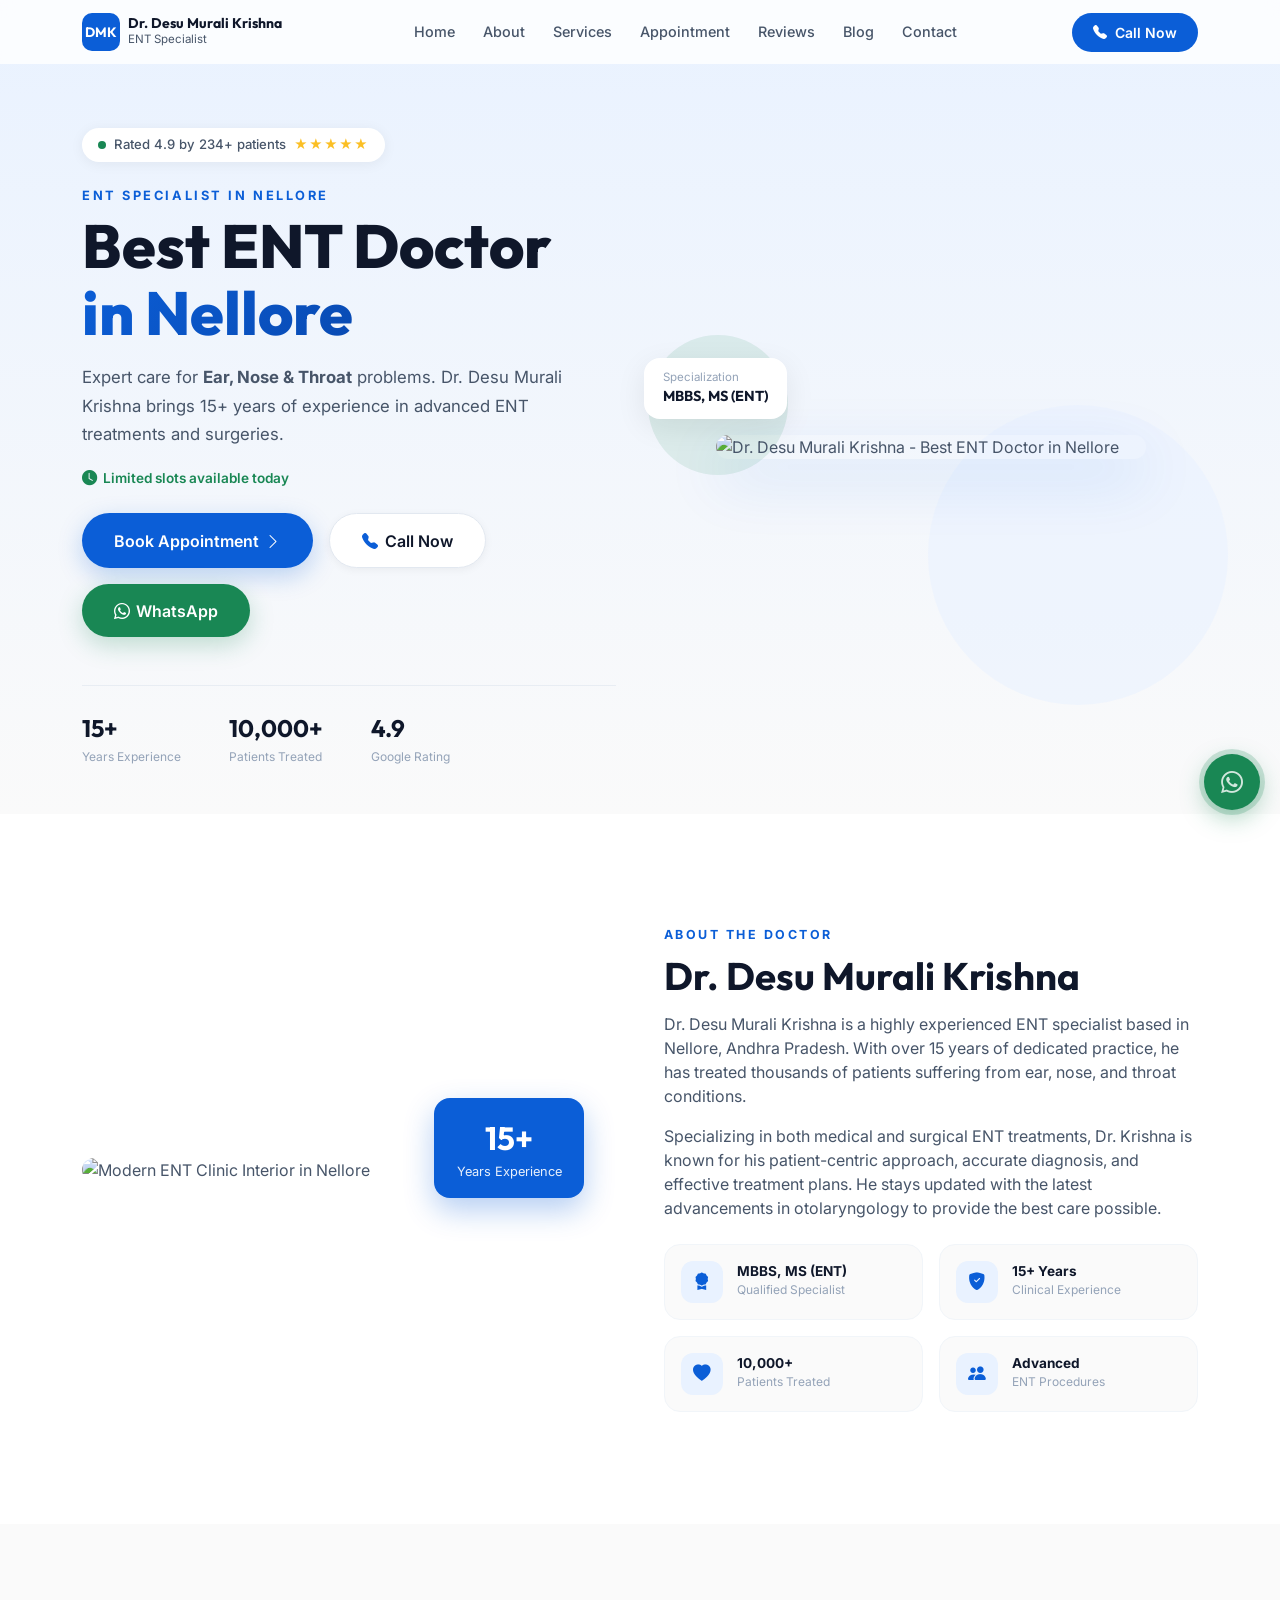
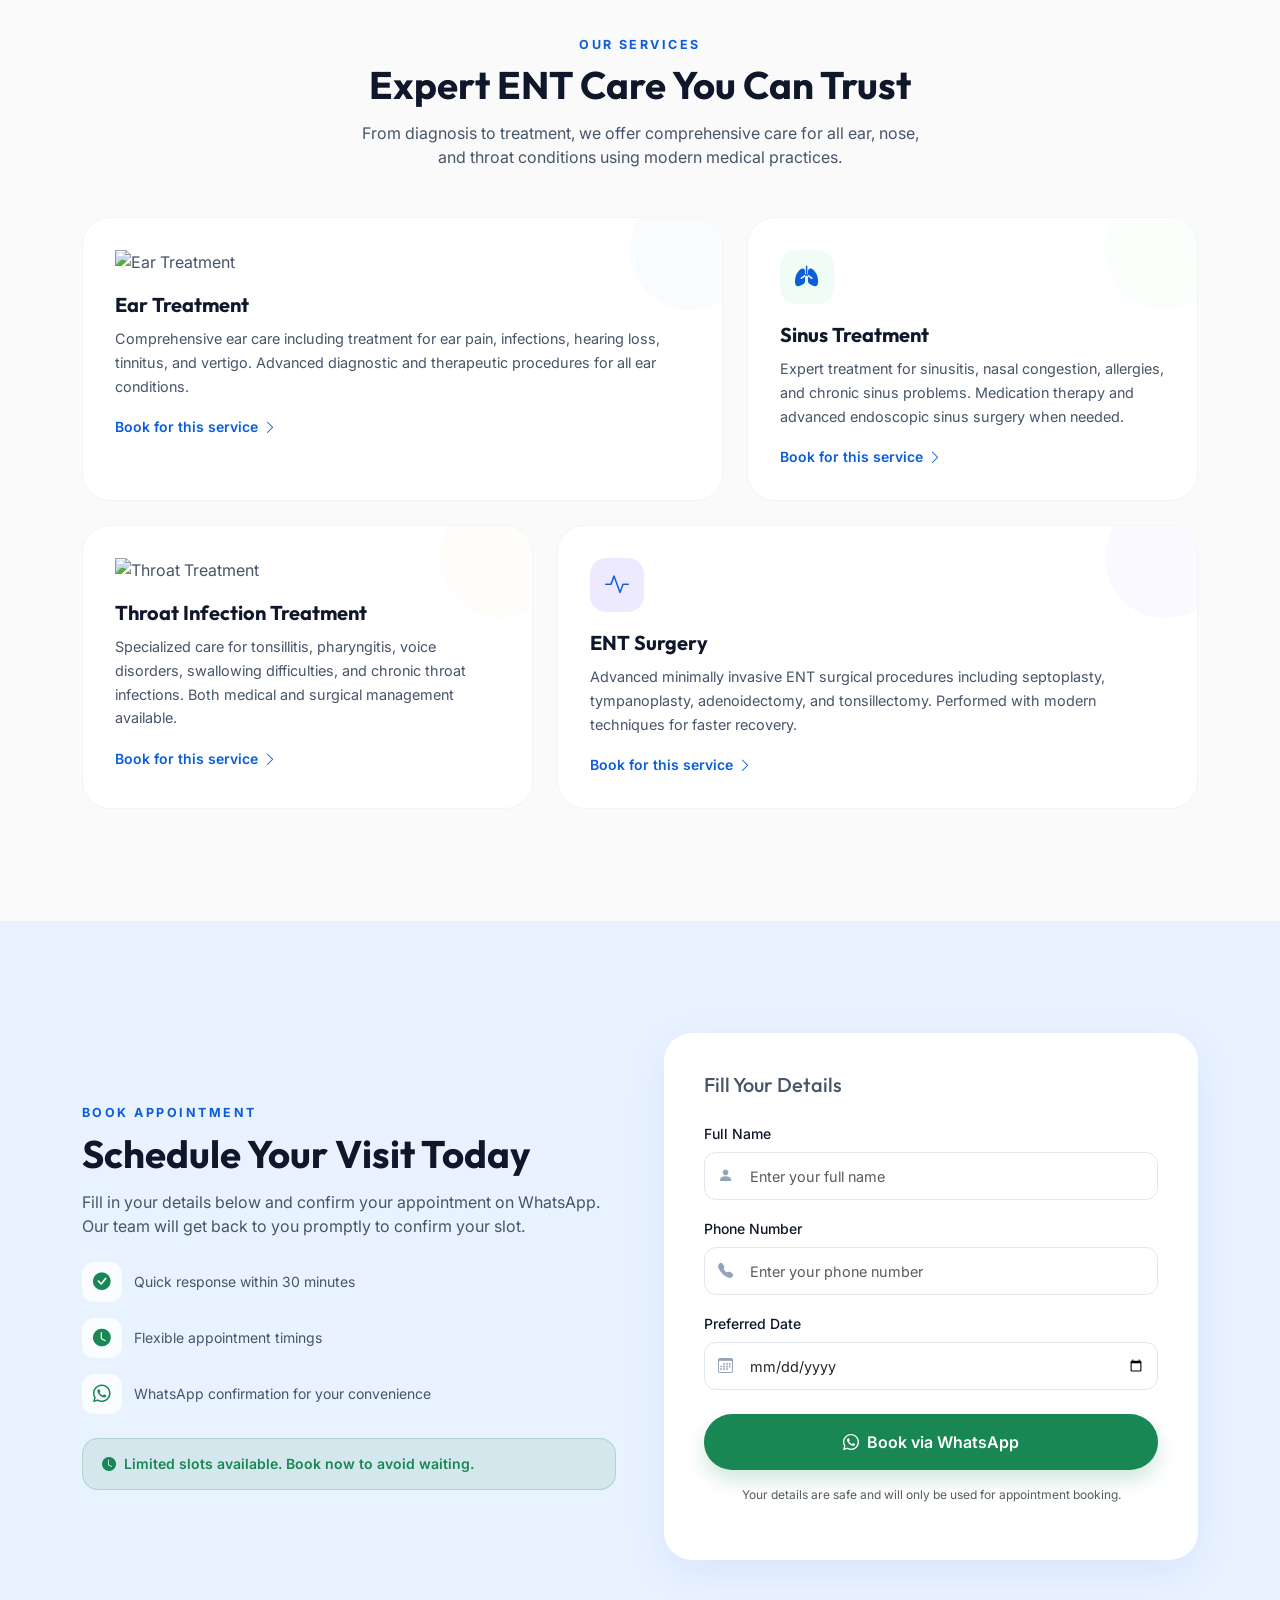
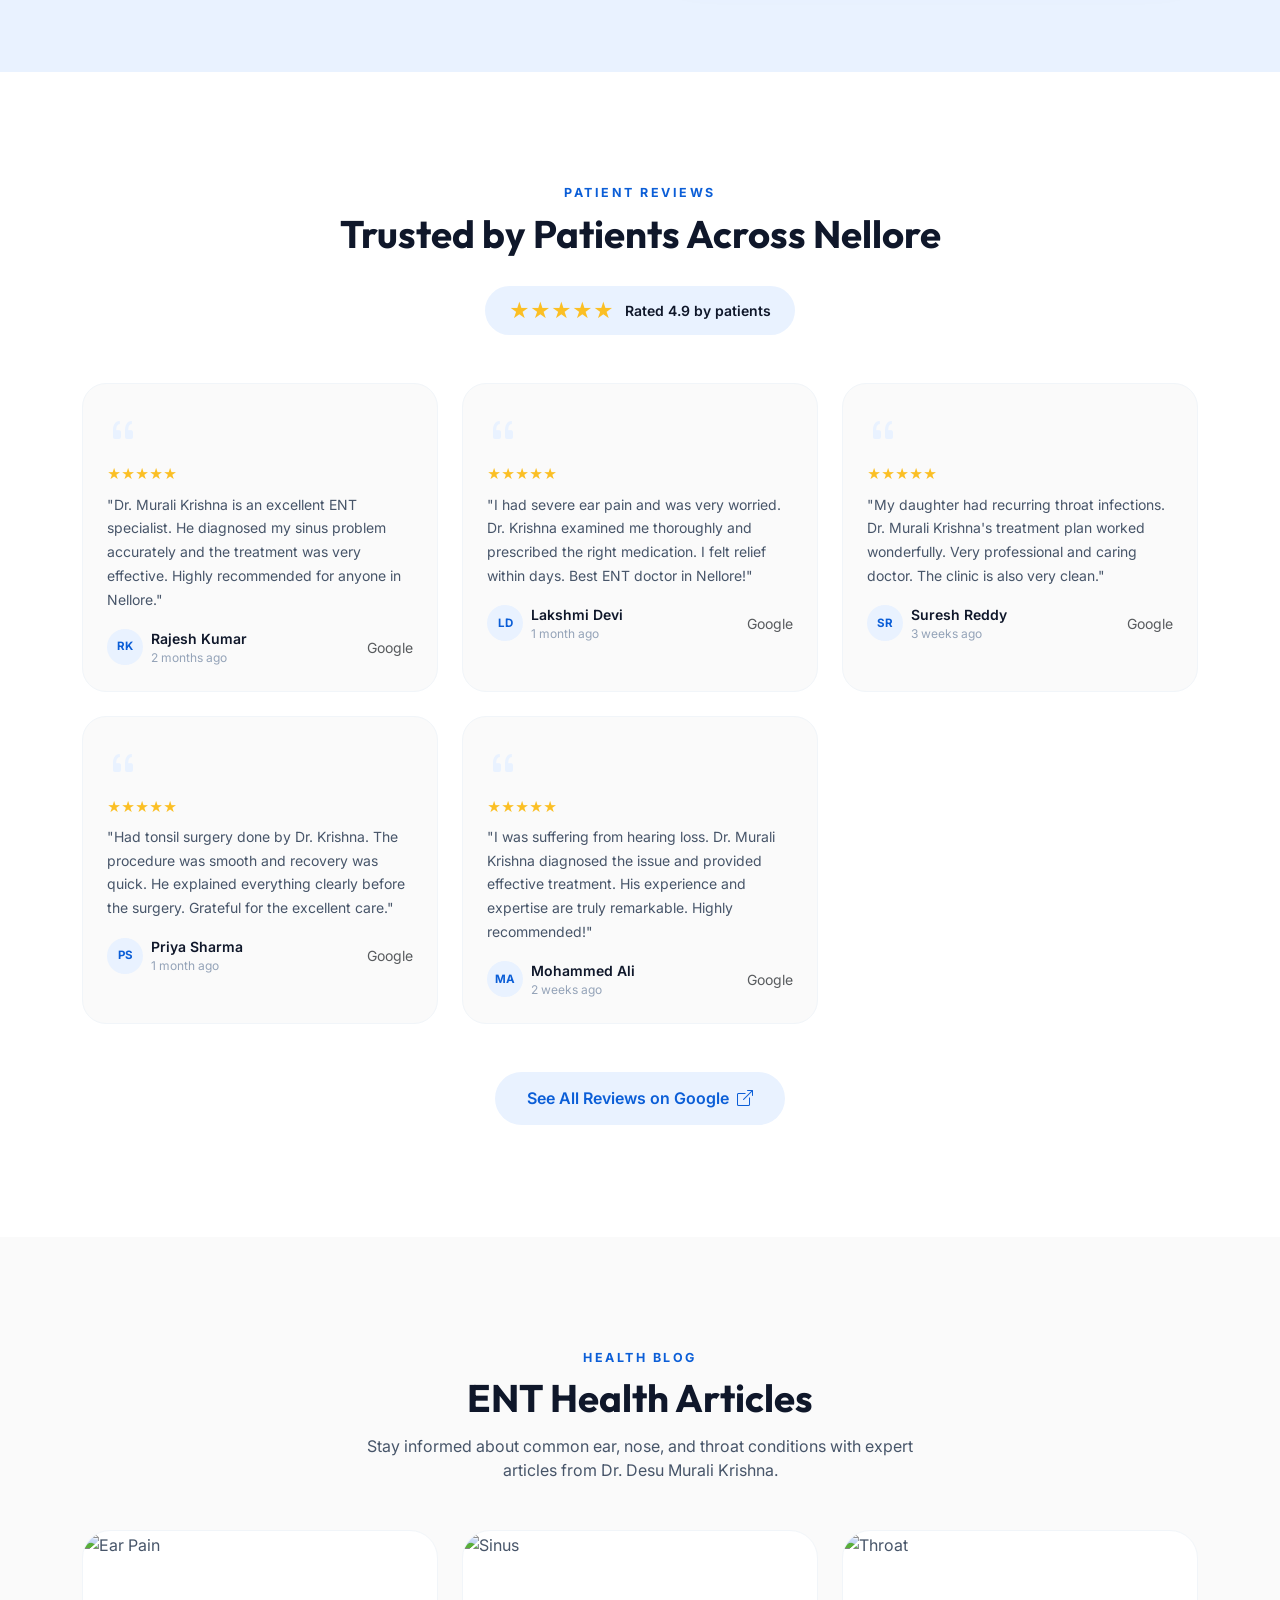
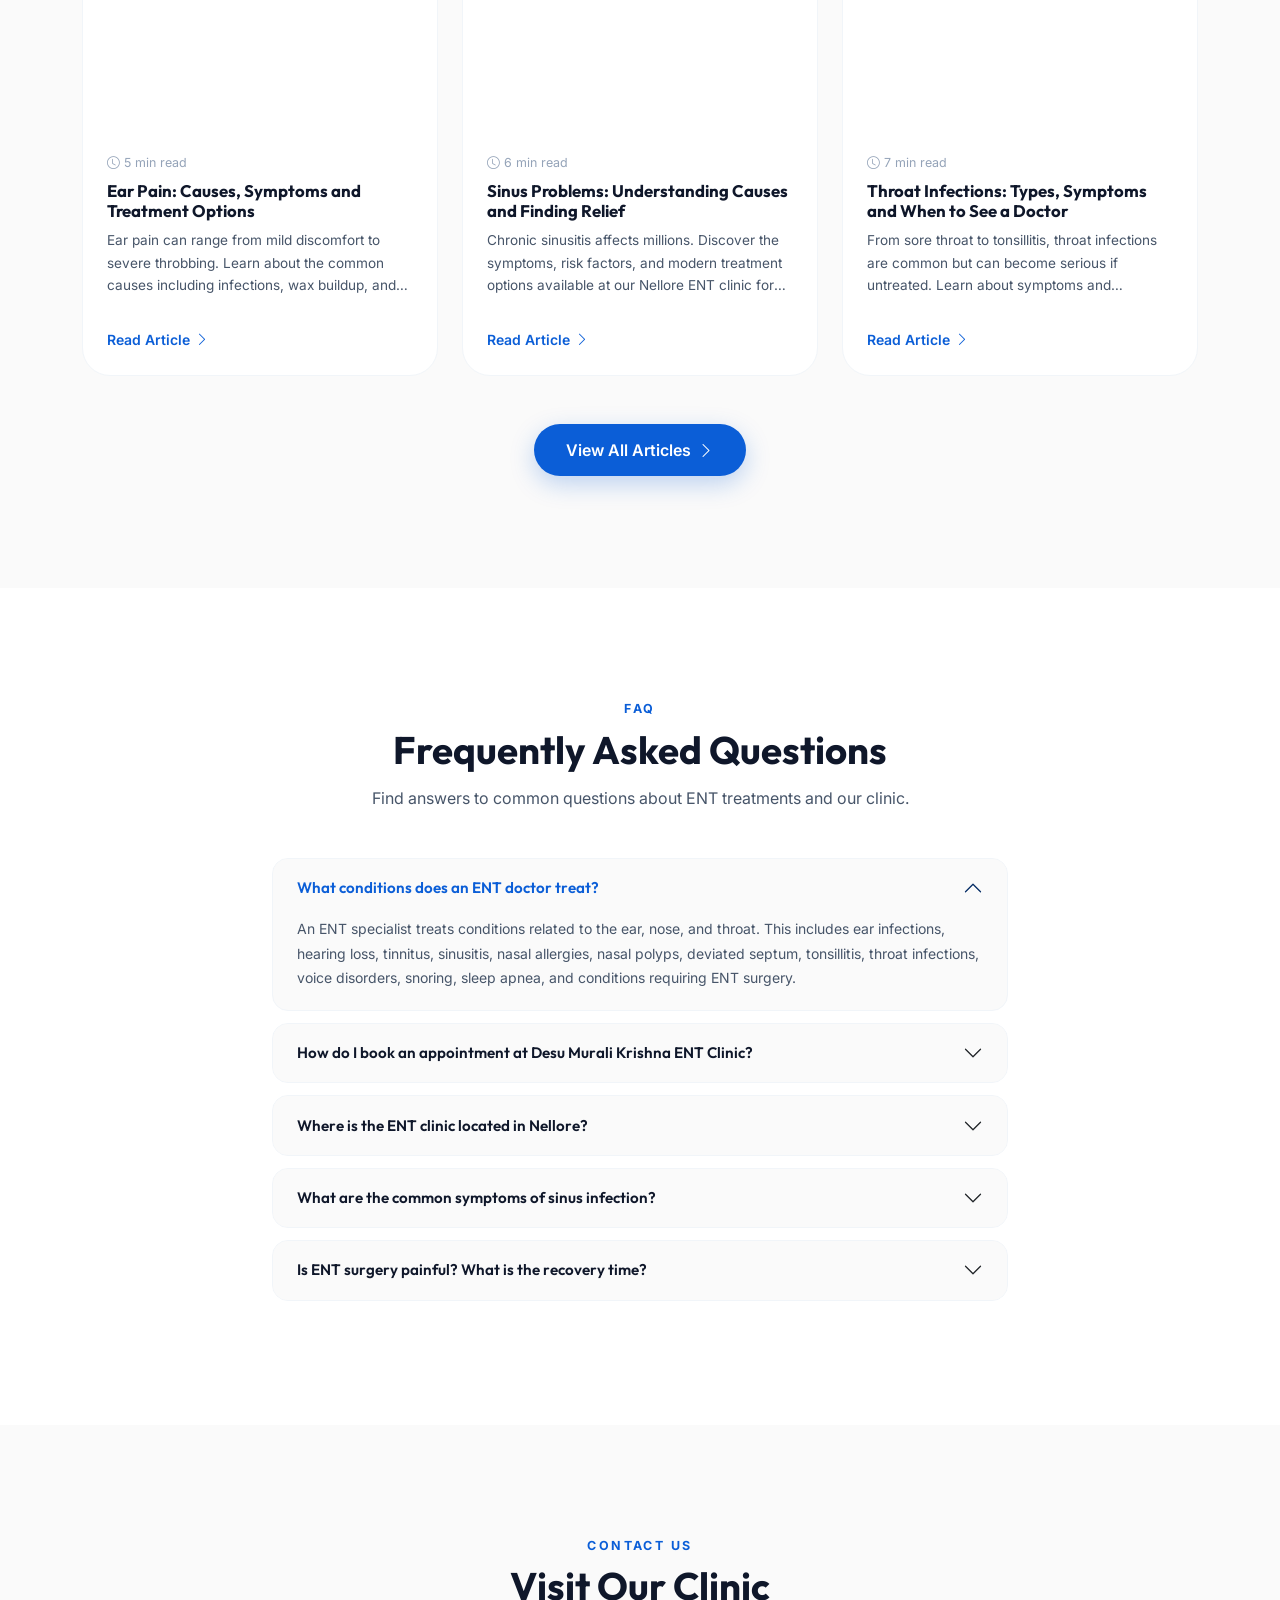
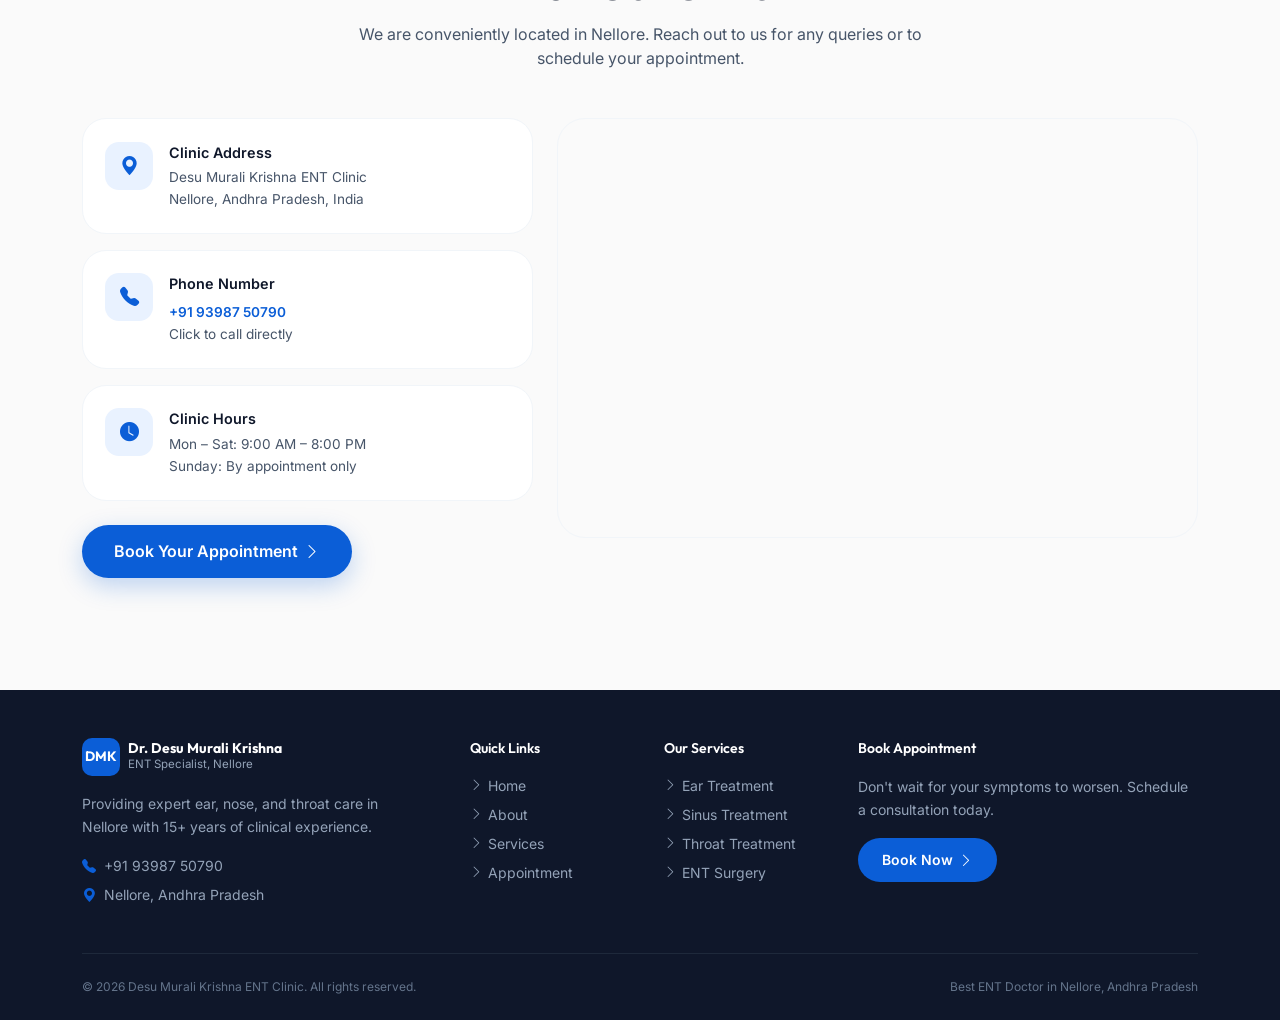
==== index.html @ d680128b "Add files via upload" ====
<!DOCTYPE html>
<html lang="en">
<head>
  <meta charset="UTF-8" />
  <meta name="viewport" content="width=device-width, initial-scale=1.0" />
  <title>Dr. Desu Murali Krishna — Best ENT Doctor in Nellore</title>
  <meta name="description" content="Expert ENT care for Ear, Nose & Throat problems. Dr. Desu Murali Krishna, 15+ years experience. Book appointment in Nellore.">

  <!-- Bootstrap 5 -->
  <link rel="stylesheet" href="https://cdn.jsdelivr.net/npm/bootstrap@5.3.3/dist/css/bootstrap.min.css">
  <!-- Bootstrap Icons -->
  <link rel="stylesheet" href="https://cdn.jsdelivr.net/npm/bootstrap-icons@1.11.3/font/bootstrap-icons.min.css">
  <!-- Google Fonts -->
  <link rel="preconnect" href="https://fonts.googleapis.com">
  <link href="https://fonts.googleapis.com/css2?family=Outfit:wght@400;500;600;700;800&family=Inter:wght@400;500;600&display=swap" rel="stylesheet">
  <!-- Custom CSS -->
  <link rel="stylesheet" href="style.css">
</head>
<body>

<!-- ===================== NAVBAR ===================== -->
<nav id="mainNav" class="navbar navbar-expand-lg fixed-top">
  <div class="container-xl">
    <!-- Logo -->
    <a class="navbar-brand d-flex align-items-center gap-2" href="#home">
      <div class="logo-box">DMK</div>
      <div class="d-none d-sm-block">
        <div style="font-family:'Outfit',sans-serif;font-size:.875rem;font-weight:700;color:#0F172A;line-height:1.1">Dr. Desu Murali Krishna</div>
        <div style="font-size:.72rem;color:#475569">ENT Specialist</div>
      </div>
    </a>

    <!-- Toggle -->
    <button class="navbar-toggler border-0" type="button" data-bs-toggle="collapse" data-bs-target="#navMenu">
      <span class="navbar-toggler-icon"></span>
    </button>

    <!-- Links -->
    <div class="collapse navbar-collapse" id="navMenu">
      <ul class="navbar-nav mx-auto gap-1">
        <li class="nav-item"><a class="nav-link" href="#home">Home</a></li>
        <li class="nav-item"><a class="nav-link" href="#about">About</a></li>
        <li class="nav-item"><a class="nav-link" href="#services">Services</a></li>
        <li class="nav-item"><a class="nav-link" href="#appointment">Appointment</a></li>
        <li class="nav-item"><a class="nav-link" href="#reviews">Reviews</a></li>
        <li class="nav-item"><a class="nav-link" href="blog.html">Blog</a></li>
        <li class="nav-item"><a class="nav-link" href="#contact">Contact</a></li>
      </ul>
      <a href="tel:+919398750790" class="btn btn-call-nav d-none d-md-inline-flex align-items-center gap-2">
        <i class="bi bi-telephone-fill"></i> Call Now
      </a>
    </div>
  </div>
</nav>

<!-- ===================== HERO ===================== -->
<section id="home">
  <div class="container-xl py-5">
    <div class="row align-items-center g-5">
      <!-- Left -->
      <div class="col-lg-6 animate-fade-in-up">
        <!-- Trust badge -->
        <div class="hero-badge mb-4">
          <span class="dot"></span>
          Rated 4.9 by 234+ patients
          <span class="stars">★★★★★</span>
        </div>
        <p class="hero-overline">ENT Specialist in Nellore</p>
        <h1 class="hero-h1">Best ENT Doctor<br><span class="gradient-text">in Nellore</span></h1>
        <p class="hero-sub mb-3">Expert care for <strong>Ear, Nose &amp; Throat</strong> problems. Dr. Desu Murali Krishna brings 15+ years of experience in advanced ENT treatments and surgeries.</p>
        <p class="urgency-tag mb-4"><i class="bi bi-clock-fill"></i> Limited slots available today</p>

        <!-- CTAs -->
        <div class="d-flex flex-wrap gap-3 mb-5">
          <a href="#appointment" class="btn-book">Book Appointment <i class="bi bi-chevron-right"></i></a>
          <a href="tel:+919398750790" class="btn-call-hero"><i class="bi bi-telephone-fill"></i> Call Now</a>
          <button class="btn-whatsapp" data-whatsapp><i class="bi bi-whatsapp"></i> WhatsApp</button>
        </div>

        <!-- Stats -->
        <div class="hero-stats d-flex gap-5 pt-4">
          <div><div class="stat-val">15+</div><div class="stat-lbl">Years Experience</div></div>
          <div><div class="stat-val">10,000+</div><div class="stat-lbl">Patients Treated</div></div>
          <div><div class="stat-val">4.9</div><div class="stat-lbl">Google Rating</div></div>
        </div>
      </div>

      <!-- Right: Doctor image -->
      <div class="col-lg-6 d-none d-lg-block animate-fade-in-up delay-200">
        <div class="hero-img-wrap">
          <div class="circle-deco c1"></div>
          <div class="circle-deco c2"></div>
          <img
            src="https://static.prod-images.emergentagent.com/jobs/dd0d7e7f-57e5-4ef3-8b6a-f660968f605c/images/d9b80454896eec9521d43ce07bc07d33a923efe159a9adb7bac43146e0590656.png"
            alt="Dr. Desu Murali Krishna - Best ENT Doctor in Nellore"
            class="hero-doc-img"
          />
          <div class="hero-float-card">
            <div class="fc-label">Specialization</div>
            <div class="fc-val">MBBS, MS (ENT)</div>
          </div>
        </div>
      </div>
    </div>
  </div>
</section>

<!-- ===================== ABOUT ===================== -->
<section id="about" class="py-section">
  <div class="container-xl">
    <div class="row align-items-center g-5 section-reveal">
      <!-- Image -->
      <div class="col-lg-6">
        <div class="about-img-wrap">
          <img
            src="https://images.unsplash.com/photo-1771574204208-b47e2d863bc5?crop=entropy&cs=srgb&fm=jpg&ixid=M3w4NjAxODF8MHwxfHNlYXJjaHwxfHxtb2Rlcm4lMjBob3NwaXRhbCUyMGNsaW5pYyUyMGludGVyaW9yJTIwY2xlYW4lMjBicmlnaHR8ZW58MHx8fHwxNzc0OTQ1ODE4fDA&ixlib=rb-4.1.0&q=85"
            alt="Modern ENT Clinic Interior in Nellore"
          />
          <div class="about-badge">
            <div class="ab-num">15+</div>
            <div class="ab-lbl">Years Experience</div>
          </div>
        </div>
      </div>
      <!-- Content -->
      <div class="col-lg-6">
        <p class="section-overline">About the Doctor</p>
        <h2 class="section-title">Dr. Desu Murali Krishna</h2>
        <p class="mb-3">Dr. Desu Murali Krishna is a highly experienced ENT specialist based in Nellore, Andhra Pradesh. With over 15 years of dedicated practice, he has treated thousands of patients suffering from ear, nose, and throat conditions.</p>
        <p class="mb-4">Specializing in both medical and surgical ENT treatments, Dr. Krishna is known for his patient-centric approach, accurate diagnosis, and effective treatment plans. He stays updated with the latest advancements in otolaryngology to provide the best care possible.</p>

        <div class="row g-3">
          <div class="col-6"><div class="highlight-card"><div class="highlight-icon"><i class="bi bi-award-fill"></i></div><div><div class="hc-label">MBBS, MS (ENT)</div><div class="hc-desc">Qualified Specialist</div></div></div></div>
          <div class="col-6"><div class="highlight-card"><div class="highlight-icon"><i class="bi bi-shield-fill-check"></i></div><div><div class="hc-label">15+ Years</div><div class="hc-desc">Clinical Experience</div></div></div></div>
          <div class="col-6"><div class="highlight-card"><div class="highlight-icon"><i class="bi bi-heart-fill"></i></div><div><div class="hc-label">10,000+</div><div class="hc-desc">Patients Treated</div></div></div></div>
          <div class="col-6"><div class="highlight-card"><div class="highlight-icon"><i class="bi bi-people-fill"></i></div><div><div class="hc-label">Advanced</div><div class="hc-desc">ENT Procedures</div></div></div></div>
        </div>
      </div>
    </div>
  </div>
</section>

<!-- ===================== SERVICES ===================== -->
<section id="services" class="py-section">
  <div class="container-xl">
    <div class="text-center mb-5 section-reveal">
      <p class="section-overline">Our Services</p>
      <h2 class="section-title">Expert ENT Care You Can Trust</h2>
      <p class="section-sub">From diagnosis to treatment, we offer comprehensive care for all ear, nose, and throat conditions using modern medical practices.</p>
    </div>

    <div class="row g-4 section-reveal">
      <!-- Ear -->
      <div class="col-md-7">
        <div class="service-card">
          <div class="sc-deco" style="background:#E9F2FF"></div>
          <img src="https://static.prod-images.emergentagent.com/jobs/dd0d7e7f-57e5-4ef3-8b6a-f660968f605c/images/9276ed94ae83314ab95cbd59ed8d4679bd97d7ee8b1b8754645ec001cddfd2f1.png" class="sc-icon" alt="Ear Treatment">
          <h3>Ear Treatment</h3>
          <p>Comprehensive ear care including treatment for ear pain, infections, hearing loss, tinnitus, and vertigo. Advanced diagnostic and therapeutic procedures for all ear conditions.</p>
          <a href="#appointment" class="btn-service-link">Book for this service <i class="bi bi-chevron-right"></i></a>
        </div>
      </div>
      <!-- Sinus -->
      <div class="col-md-5">
        <div class="service-card">
          <div class="sc-deco" style="background:#F0FDF4"></div>
          <div class="sc-icon-fallback" style="background:#F0FDF4"><i class="bi bi-lungs-fill"></i></div>
          <h3>Sinus Treatment</h3>
          <p>Expert treatment for sinusitis, nasal congestion, allergies, and chronic sinus problems. Medication therapy and advanced endoscopic sinus surgery when needed.</p>
          <a href="#appointment" class="btn-service-link">Book for this service <i class="bi bi-chevron-right"></i></a>
        </div>
      </div>
      <!-- Throat -->
      <div class="col-md-5">
        <div class="service-card">
          <div class="sc-deco" style="background:#FFF7ED"></div>
          <img src="https://static.prod-images.emergentagent.com/jobs/dd0d7e7f-57e5-4ef3-8b6a-f660968f605c/images/a0e739bcaf702ac42688417630932cb9a3fbd2890e2c207c97f59186ece73302.png" class="sc-icon" alt="Throat Treatment">
          <h3>Throat Infection Treatment</h3>
          <p>Specialized care for tonsillitis, pharyngitis, voice disorders, swallowing difficulties, and chronic throat infections. Both medical and surgical management available.</p>
          <a href="#appointment" class="btn-service-link">Book for this service <i class="bi bi-chevron-right"></i></a>
        </div>
      </div>
      <!-- Surgery -->
      <div class="col-md-7">
        <div class="service-card">
          <div class="sc-deco" style="background:#EDE9FE"></div>
          <div class="sc-icon-fallback" style="background:#EDE9FE"><i class="bi bi-activity"></i></div>
          <h3>ENT Surgery</h3>
          <p>Advanced minimally invasive ENT surgical procedures including septoplasty, tympanoplasty, adenoidectomy, and tonsillectomy. Performed with modern techniques for faster recovery.</p>
          <a href="#appointment" class="btn-service-link">Book for this service <i class="bi bi-chevron-right"></i></a>
        </div>
      </div>
    </div>
  </div>
</section>

<!-- ===================== APPOINTMENT ===================== -->
<section id="appointment" class="py-section">
  <div class="container-xl">
    <div class="row align-items-center g-5 section-reveal">
      <!-- Left -->
      <div class="col-lg-6">
        <p class="section-overline">Book Appointment</p>
        <h2 class="section-title">Schedule Your Visit Today</h2>
        <p class="mb-4">Fill in your details below and confirm your appointment on WhatsApp. Our team will get back to you promptly to confirm your slot.</p>

        <div class="appt-check-item"><div class="check-icon"><i class="bi bi-check-circle-fill"></i></div><span class="small">Quick response within 30 minutes</span></div>
        <div class="appt-check-item"><div class="check-icon"><i class="bi bi-clock-fill"></i></div><span class="small">Flexible appointment timings</span></div>
        <div class="appt-check-item"><div class="check-icon"><i class="bi bi-whatsapp"></i></div><span class="small">WhatsApp confirmation for your convenience</span></div>

        <div class="urgency-strip mt-4">
          <p><i class="bi bi-clock-fill me-2"></i>Limited slots available. Book now to avoid waiting.</p>
        </div>
      </div>

      <!-- Right: Form -->
      <div class="col-lg-6">
        <div class="appt-form-card">
          <h3 class="h5 mb-4" style="font-family:'Outfit',sans-serif">Fill Your Details</h3>
          <form id="apptForm">
            <!-- Name -->
            <div class="mb-3">
              <label class="form-label">Full Name</label>
              <div class="input-icon-wrap">
                <i class="bi bi-person-fill"></i>
                <input type="text" id="apptName" class="form-control" placeholder="Enter your full name" required>
              </div>
            </div>
            <!-- Phone -->
            <div class="mb-3">
              <label class="form-label">Phone Number</label>
              <div class="input-icon-wrap">
                <i class="bi bi-telephone-fill"></i>
                <input type="tel" id="apptPhone" class="form-control" placeholder="Enter your phone number" required>
              </div>
            </div>
            <!-- Date -->
            <div class="mb-4">
              <label class="form-label">Preferred Date</label>
              <div class="input-icon-wrap">
                <i class="bi bi-calendar3"></i>
                <input type="date" id="apptDate" class="form-control" required>
              </div>
            </div>
            <!-- Submit -->
            <button type="submit" class="btn-submit-appt">
              <i class="bi bi-whatsapp"></i> Book via WhatsApp
            </button>
            <p class="text-center text-muted mt-3" style="font-size:.75rem">Your details are safe and will only be used for appointment booking.</p>
          </form>
        </div>
      </div>
    </div>
  </div>
</section>

<!-- ===================== REVIEWS ===================== -->
<section id="reviews" class="py-section">
  <div class="container-xl">
    <div class="text-center mb-5 section-reveal">
      <p class="section-overline">Patient Reviews</p>
      <h2 class="section-title">Trusted by Patients Across Nellore</h2>
      <div class="rating-badge mt-3">
        <span class="stars fs-5">★★★★★</span>
        <span class="fw-semibold small" style="color:#0F172A">Rated 4.9 by patients</span>
      </div>
    </div>

    <div class="row g-4 section-reveal">
      <!-- Review 1 -->
      <div class="col-md-6 col-lg-4">
        <div class="review-card">
          <div class="quote-icon"><i class="bi bi-quote"></i></div>
          <div class="stars mb-2">★★★★★</div>
          <p class="review-text">"Dr. Murali Krishna is an excellent ENT specialist. He diagnosed my sinus problem accurately and the treatment was very effective. Highly recommended for anyone in Nellore."</p>
          <div class="d-flex align-items-center justify-content-between mt-3">
            <div class="d-flex align-items-center gap-2">
              <div class="reviewer-avatar"><span>RK</span></div>
              <div><div class="reviewer-name">Rajesh Kumar</div><div class="reviewer-time">2 months ago</div></div>
            </div>
            <span class="text-muted small">Google</span>
          </div>
        </div>
      </div>
      <!-- Review 2 -->
      <div class="col-md-6 col-lg-4">
        <div class="review-card">
          <div class="quote-icon"><i class="bi bi-quote"></i></div>
          <div class="stars mb-2">★★★★★</div>
          <p class="review-text">"I had severe ear pain and was very worried. Dr. Krishna examined me thoroughly and prescribed the right medication. I felt relief within days. Best ENT doctor in Nellore!"</p>
          <div class="d-flex align-items-center justify-content-between mt-3">
            <div class="d-flex align-items-center gap-2">
              <div class="reviewer-avatar"><span>LD</span></div>
              <div><div class="reviewer-name">Lakshmi Devi</div><div class="reviewer-time">1 month ago</div></div>
            </div>
            <span class="text-muted small">Google</span>
          </div>
        </div>
      </div>
      <!-- Review 3 -->
      <div class="col-md-6 col-lg-4">
        <div class="review-card">
          <div class="quote-icon"><i class="bi bi-quote"></i></div>
          <div class="stars mb-2">★★★★★</div>
          <p class="review-text">"My daughter had recurring throat infections. Dr. Murali Krishna's treatment plan worked wonderfully. Very professional and caring doctor. The clinic is also very clean."</p>
          <div class="d-flex align-items-center justify-content-between mt-3">
            <div class="d-flex align-items-center gap-2">
              <div class="reviewer-avatar"><span>SR</span></div>
              <div><div class="reviewer-name">Suresh Reddy</div><div class="reviewer-time">3 weeks ago</div></div>
            </div>
            <span class="text-muted small">Google</span>
          </div>
        </div>
      </div>
      <!-- Review 4 -->
      <div class="col-md-6 col-lg-4">
        <div class="review-card">
          <div class="quote-icon"><i class="bi bi-quote"></i></div>
          <div class="stars mb-2">★★★★★</div>
          <p class="review-text">"Had tonsil surgery done by Dr. Krishna. The procedure was smooth and recovery was quick. He explained everything clearly before the surgery. Grateful for the excellent care."</p>
          <div class="d-flex align-items-center justify-content-between mt-3">
            <div class="d-flex align-items-center gap-2">
              <div class="reviewer-avatar"><span>PS</span></div>
              <div><div class="reviewer-name">Priya Sharma</div><div class="reviewer-time">1 month ago</div></div>
            </div>
            <span class="text-muted small">Google</span>
          </div>
        </div>
      </div>
      <!-- Review 5 -->
      <div class="col-md-6 col-lg-4">
        <div class="review-card">
          <div class="quote-icon"><i class="bi bi-quote"></i></div>
          <div class="stars mb-2">★★★★★</div>
          <p class="review-text">"I was suffering from hearing loss. Dr. Murali Krishna diagnosed the issue and provided effective treatment. His experience and expertise are truly remarkable. Highly recommended!"</p>
          <div class="d-flex align-items-center justify-content-between mt-3">
            <div class="d-flex align-items-center gap-2">
              <div class="reviewer-avatar"><span>MA</span></div>
              <div><div class="reviewer-name">Mohammed Ali</div><div class="reviewer-time">2 weeks ago</div></div>
            </div>
            <span class="text-muted small">Google</span>
          </div>
        </div>
      </div>
    </div>

    <div class="text-center mt-5">
      <a href="https://www.google.com/search?q=desu+murali+krishna+ent" target="_blank" class="btn-google-reviews">
        See All Reviews on Google <i class="bi bi-box-arrow-up-right"></i>
      </a>
    </div>
  </div>
</section>

<!-- ===================== BLOG PREVIEW ===================== -->
<section id="blog" class="py-section">
  <div class="container-xl">
    <div class="text-center mb-5 section-reveal">
      <p class="section-overline">Health Blog</p>
      <h2 class="section-title">ENT Health Articles</h2>
      <p class="section-sub">Stay informed about common ear, nose, and throat conditions with expert articles from Dr. Desu Murali Krishna.</p>
    </div>

    <div class="row g-4 section-reveal">
      <div class="col-md-4">
        <div class="blog-card h-100" data-blog-id="ear-pain-causes-treatment" onclick="window.location='blog.html#ear-pain-causes-treatment'">
          <div class="blog-img"><img src="https://images.unsplash.com/photo-1559757175-5700dde675bc?w=600&h=400&fit=crop" alt="Ear Pain" loading="lazy"></div>
          <div class="blog-body">
            <div class="read-time"><i class="bi bi-clock"></i> 5 min read</div>
            <h3 class="blog-title">Ear Pain: Causes, Symptoms and Treatment Options</h3>
            <p class="blog-excerpt">Ear pain can range from mild discomfort to severe throbbing. Learn about the common causes including infections, wax buildup, and when to see an ENT specialist.</p>
            <span class="read-link">Read Article <i class="bi bi-chevron-right"></i></span>
          </div>
        </div>
      </div>
      <div class="col-md-4">
        <div class="blog-card h-100" data-blog-id="sinus-problems-solutions" onclick="window.location='blog.html#sinus-problems-solutions'">
          <div class="blog-img"><img src="https://images.unsplash.com/photo-1579684385127-1ef15d508118?w=600&h=400&fit=crop" alt="Sinus" loading="lazy"></div>
          <div class="blog-body">
            <div class="read-time"><i class="bi bi-clock"></i> 6 min read</div>
            <h3 class="blog-title">Sinus Problems: Understanding Causes and Finding Relief</h3>
            <p class="blog-excerpt">Chronic sinusitis affects millions. Discover the symptoms, risk factors, and modern treatment options available at our Nellore ENT clinic for lasting sinus relief.</p>
            <span class="read-link">Read Article <i class="bi bi-chevron-right"></i></span>
          </div>
        </div>
      </div>
      <div class="col-md-4">
        <div class="blog-card h-100" data-blog-id="throat-infections-treatment" onclick="window.location='blog.html#throat-infections-treatment'">
          <div class="blog-img"><img src="https://images.unsplash.com/photo-1631815588090-d4bfec5b1b89?w=600&h=400&fit=crop" alt="Throat" loading="lazy"></div>
          <div class="blog-body">
            <div class="read-time"><i class="bi bi-clock"></i> 7 min read</div>
            <h3 class="blog-title">Throat Infections: Types, Symptoms and When to See a Doctor</h3>
            <p class="blog-excerpt">From sore throat to tonsillitis, throat infections are common but can become serious if untreated. Learn about symptoms and treatment options from our ENT experts.</p>
            <span class="read-link">Read Article <i class="bi bi-chevron-right"></i></span>
          </div>
        </div>
      </div>
    </div>

    <div class="text-center mt-5">
      <a href="blog.html" class="btn-book">View All Articles <i class="bi bi-chevron-right"></i></a>
    </div>
  </div>
</section>

<!-- ===================== FAQ ===================== -->
<section id="faq" class="py-section">
  <div class="container-xl">
    <div class="text-center mb-5 section-reveal">
      <p class="section-overline">FAQ</p>
      <h2 class="section-title">Frequently Asked Questions</h2>
      <p class="section-sub">Find answers to common questions about ENT treatments and our clinic.</p>
    </div>

    <div class="row justify-content-center section-reveal">
      <div class="col-lg-8">
        <div class="accordion" id="faqAccordion">
          <div class="accordion-item">
            <h2 class="accordion-header">
              <button class="accordion-button" type="button" data-bs-toggle="collapse" data-bs-target="#faq1">What conditions does an ENT doctor treat?</button>
            </h2>
            <div id="faq1" class="accordion-collapse collapse show" data-bs-parent="#faqAccordion">
              <div class="accordion-body">An ENT specialist treats conditions related to the ear, nose, and throat. This includes ear infections, hearing loss, tinnitus, sinusitis, nasal allergies, nasal polyps, deviated septum, tonsillitis, throat infections, voice disorders, snoring, sleep apnea, and conditions requiring ENT surgery.</div>
            </div>
          </div>
          <div class="accordion-item">
            <h2 class="accordion-header">
              <button class="accordion-button collapsed" type="button" data-bs-toggle="collapse" data-bs-target="#faq2">How do I book an appointment at Desu Murali Krishna ENT Clinic?</button>
            </h2>
            <div id="faq2" class="accordion-collapse collapse" data-bs-parent="#faqAccordion">
              <div class="accordion-body">You can book an appointment in three convenient ways: 1) Call us directly at +91 9398750790, 2) Send a WhatsApp message to the same number, or 3) Use the online booking form on this website which will redirect you to WhatsApp for confirmation.</div>
            </div>
          </div>
          <div class="accordion-item">
            <h2 class="accordion-header">
              <button class="accordion-button collapsed" type="button" data-bs-toggle="collapse" data-bs-target="#faq3">Where is the ENT clinic located in Nellore?</button>
            </h2>
            <div id="faq3" class="accordion-collapse collapse" data-bs-parent="#faqAccordion">
              <div class="accordion-body">Desu Murali Krishna ENT Clinic is centrally located in Nellore, Andhra Pradesh, India. The clinic is easily accessible and has ample parking facilities. Contact us at +91 9398750790 for exact directions to the clinic.</div>
            </div>
          </div>
          <div class="accordion-item">
            <h2 class="accordion-header">
              <button class="accordion-button collapsed" type="button" data-bs-toggle="collapse" data-bs-target="#faq4">What are the common symptoms of sinus infection?</button>
            </h2>
            <div id="faq4" class="accordion-collapse collapse" data-bs-parent="#faqAccordion">
              <div class="accordion-body">Common symptoms of sinus infection include facial pain or pressure especially around the forehead, cheeks, and eyes, nasal congestion, thick yellowish-green nasal discharge, reduced sense of smell, headache, fever, bad breath, and fatigue. If symptoms persist for more than 10 days, consult an ENT specialist.</div>
            </div>
          </div>
          <div class="accordion-item">
            <h2 class="accordion-header">
              <button class="accordion-button collapsed" type="button" data-bs-toggle="collapse" data-bs-target="#faq5">Is ENT surgery painful? What is the recovery time?</button>
            </h2>
            <div id="faq5" class="accordion-collapse collapse" data-bs-parent="#faqAccordion">
              <div class="accordion-body">Most modern ENT surgeries are minimally invasive and performed under anesthesia, so you won't feel pain during the procedure. Post-operative discomfort is usually mild and well-managed with prescribed pain medications. Recovery time varies — minor procedures may require 2–3 days, while surgeries like tonsillectomy or septoplasty may need 1–2 weeks.</div>
            </div>
          </div>
        </div>
      </div>
    </div>
  </div>
</section>

<!-- ===================== CONTACT ===================== -->
<section id="contact" class="py-section">
  <div class="container-xl">
    <div class="text-center mb-5 section-reveal">
      <p class="section-overline">Contact Us</p>
      <h2 class="section-title">Visit Our Clinic</h2>
      <p class="section-sub">We are conveniently located in Nellore. Reach out to us for any queries or to schedule your appointment.</p>
    </div>

    <div class="row g-4 section-reveal">
      <div class="col-lg-5">
        <!-- Address -->
        <div class="contact-card mb-3">
          <div class="cc-icon"><i class="bi bi-geo-alt-fill"></i></div>
          <div>
            <div class="cc-title">Clinic Address</div>
            <div class="cc-text">Desu Murali Krishna ENT Clinic<br>Nellore, Andhra Pradesh, India</div>
          </div>
        </div>
        <!-- Phone -->
        <div class="contact-card mb-3">
          <div class="cc-icon"><i class="bi bi-telephone-fill"></i></div>
          <div>
            <div class="cc-title">Phone Number</div>
            <a href="tel:+919398750790" class="cc-text fw-semibold" style="color:var(--primary)">+91 93987 50790</a>
            <div class="cc-text">Click to call directly</div>
          </div>
        </div>
        <!-- Hours -->
        <div class="contact-card mb-4">
          <div class="cc-icon"><i class="bi bi-clock-fill"></i></div>
          <div>
            <div class="cc-title">Clinic Hours</div>
            <div class="cc-text">Mon – Sat: 9:00 AM – 8:00 PM<br>Sunday: By appointment only</div>
          </div>
        </div>
        <a href="#appointment" class="btn-book">Book Your Appointment <i class="bi bi-chevron-right"></i></a>
      </div>
      <div class="col-lg-7">
        <div class="map-wrap" style="height:420px">
<iframe src="https://www.google.com/maps/embed?pb=!1m18!1m12!1m3!1d3863.6170761606745!2d79.98223647486964!3d14.449217986019367!2m3!1f0!2f0!3f0!3m2!1i1024!2i768!4f13.1!3m3!1m2!1s0x3a4c8d0059d23929%3A0x4c784e49ffa0006d!2sDr.Desu%20Murali%20krishna%20ENT%20surgeon%20%7C%20AIMS%20Hospital!5e0!3m2!1sen!2sin!4v1775396455348!5m2!1sen!2sin" width="600" height="450" style="border:0;" allowfullscreen="" loading="lazy" referrerpolicy="no-referrer-when-downgrade"></iframe>
        </div>
      </div>
    </div>
  </div>
</section>

<!-- ===================== FOOTER ===================== -->
<footer class="pt-5 pb-4">
  <div class="container-xl">
    <div class="row g-5">
      <!-- Brand -->
      <div class="col-lg-4 col-md-6">
        <div class="d-flex align-items-center gap-2 mb-3">
          <div class="foot-logo-box">DMK</div>
          <div>
            <div class="foot-brand-name">Dr. Desu Murali Krishna</div>
            <div class="foot-brand-sub">ENT Specialist, Nellore</div>
          </div>
        </div>
        <p class="foot-text mb-3">Providing expert ear, nose, and throat care in Nellore with 15+ years of clinical experience.</p>
        <div class="foot-contact">
          <a href="tel:+919398750790" class="d-flex align-items-center gap-2 mb-2"><i class="bi bi-telephone-fill" style="color:var(--primary)"></i> +91 93987 50790</a>
          <p class="d-flex align-items-center gap-2 mb-0"><i class="bi bi-geo-alt-fill" style="color:var(--primary)"></i> Nellore, Andhra Pradesh</p>
        </div>
      </div>
      <!-- Quick Links -->
      <div class="col-lg-2 col-md-3 col-6">
        <div class="foot-heading">Quick Links</div>
        <ul class="list-unstyled">
          <li class="mb-2"><a href="#home"        class="foot-link"><i class="bi bi-chevron-right"></i> Home</a></li>
          <li class="mb-2"><a href="#about"       class="foot-link"><i class="bi bi-chevron-right"></i> About</a></li>
          <li class="mb-2"><a href="#services"    class="foot-link"><i class="bi bi-chevron-right"></i> Services</a></li>
          <li class="mb-2"><a href="#appointment" class="foot-link"><i class="bi bi-chevron-right"></i> Appointment</a></li>
        </ul>
      </div>
      <!-- Services -->
      <div class="col-lg-2 col-md-3 col-6">
        <div class="foot-heading">Our Services</div>
        <ul class="list-unstyled">
          <li class="mb-2"><a href="#services" class="foot-link"><i class="bi bi-chevron-right"></i> Ear Treatment</a></li>
          <li class="mb-2"><a href="#services" class="foot-link"><i class="bi bi-chevron-right"></i> Sinus Treatment</a></li>
          <li class="mb-2"><a href="#services" class="foot-link"><i class="bi bi-chevron-right"></i> Throat Treatment</a></li>
          <li class="mb-2"><a href="#services" class="foot-link"><i class="bi bi-chevron-right"></i> ENT Surgery</a></li>
        </ul>
      </div>
      <!-- Book -->
      <div class="col-lg-4 col-md-6">
        <div class="foot-heading">Book Appointment</div>
        <p class="foot-text mb-3">Don't wait for your symptoms to worsen. Schedule a consultation today.</p>
        <a href="#appointment" class="btn-footer-book">Book Now <i class="bi bi-chevron-right"></i></a>
      </div>
    </div>

    <div class="bottom-bar d-flex flex-column flex-md-row justify-content-between align-items-center gap-2">
      <p class="copy-text mb-0">&copy; <span id="yr"></span> Desu Murali Krishna ENT Clinic. All rights reserved.</p>
      <p class="copy-text mb-0">Best ENT Doctor in Nellore, Andhra Pradesh</p>
    </div>
  </div>
</footer>

<!-- ===================== FLOATING BUTTONS ===================== -->
<button class="fab-whatsapp" data-whatsapp aria-label="Chat on WhatsApp">
  <i class="bi bi-whatsapp"></i>
</button>

<!-- Mobile sticky CTA -->
<div class="sticky-mobile-cta d-md-none">
  <div class="d-flex gap-3">
    <a href="tel:+919398750790" class="btn-mob-call"><i class="bi bi-telephone-fill"></i> Call Now</a>
    <button class="btn-mob-wa" data-whatsapp><i class="bi bi-whatsapp"></i> WhatsApp</button>
  </div>
</div>

<!-- Toast container -->
<div id="toastContainer" class="toast-container position-fixed top-0 end-0 p-3" style="z-index:9999"></div>

<!-- Bootstrap JS -->
<script src="https://cdn.jsdelivr.net/npm/bootstrap@5.3.3/dist/js/bootstrap.bundle.min.js"></script>
<!-- Custom JS -->
<script src="main.js"></script>
<script>document.getElementById("yr").textContent = new Date().getFullYear();</script>
</body>
</html>
---- style.css ----
/* ===== FONTS ===== */
@import url('https://fonts.googleapis.com/css2?family=Outfit:wght@400;500;600;700;800&family=Inter:wght@400;500;600&display=swap');

/* ===== CSS VARIABLES ===== */
:root {
  --primary: #0B5ED7;
  --primary-dark: #094ab2;
  --primary-light: #E9F2FF;
  --success: #198754;
  --success-dark: #146c43;
  --success-light: #F0FDF4;
  --dark: #0F172A;
  --body-text: #475569;
  --muted: #94A3B8;
  --border: #E2E8F0;
  --bg-light: #FAFAFA;
  --white: #ffffff;
}

/* ===== BASE ===== */
* { box-sizing: border-box; }
body {
  font-family: 'Inter', sans-serif;
  color: var(--body-text);
  background: var(--white);
  margin: 0;
}
h1,h2,h3,h4,h5,h6 {
  font-family: 'Outfit', sans-serif;
  color: var(--dark);
}
a { text-decoration: none; }

/* ===== ANIMATIONS ===== */
@keyframes fadeInUp {
  from { opacity: 0; transform: translateY(28px); }
  to   { opacity: 1; transform: translateY(0); }
}
@keyframes fadeIn {
  from { opacity: 0; }
  to   { opacity: 1; }
}
@keyframes float {
  0%,100% { transform: translateY(0); }
  50%      { transform: translateY(-10px); }
}
@keyframes pulseSoft {
  0%,100% { transform: scale(1); }
  50%      { transform: scale(1.06); }
}
@keyframes pulse-ring {
  0%,100% { transform: scale(1); opacity:.4; }
  50%      { transform: scale(1.15); opacity:.1; }
}
.animate-fade-in-up { animation: fadeInUp .65s ease-out both; }
.animate-fade-in    { animation: fadeIn  .5s  ease-out both; }
.delay-200 { animation-delay: .2s; }
.delay-300 { animation-delay: .3s; }
.delay-400 { animation-delay: .4s; }
.animate-float { animation: float 3s ease-in-out infinite; }

/* Section scroll reveal */
.section-reveal {
  opacity: 0;
  transform: translateY(28px);
  transition: opacity .7s ease, transform .7s ease;
}
.section-reveal.visible { opacity: 1; transform: none; }

/* ===== NAVBAR ===== */
#mainNav {
  transition: background .3s, box-shadow .3s, backdrop-filter .3s;
  background: rgba(255,255,255,.8);
  backdrop-filter: blur(8px);
}
#mainNav.scrolled {
  background: rgba(255,255,255,.92);
  backdrop-filter: blur(20px);
  box-shadow: 0 1px 16px rgba(0,0,0,.07);
  border-bottom: 1px solid rgba(226,232,240,.5);
}
.navbar-brand .logo-box {
  width: 38px; height: 38px;
  background: var(--primary);
  border-radius: 10px;
  display: flex; align-items: center; justify-content: center;
  font-family:'Outfit',sans-serif; font-weight:700; color:#fff; font-size:.85rem;
}
.nav-link {
  color: var(--body-text) !important;
  font-size:.9rem; font-weight:500;
  border-radius: 8px;
  padding: .45rem .75rem !important;
  transition: color .2s, background .2s;
}
.nav-link:hover { color: var(--primary) !important; background: var(--primary-light); }
.btn-call-nav {
  background: var(--primary); color: #fff !important;
  border-radius: 50px; padding: .5rem 1.25rem;
  font-size:.875rem; font-weight:600;
  transition: background .2s;
}
.btn-call-nav:hover { background: var(--primary-dark); }

/* ===== HERO ===== */
#home {
  min-height: 90vh;
  background: linear-gradient(180deg,#E9F2FF 0%,#FAFAFA 100%);
  padding-top: 80px;
  position: relative; overflow: hidden;
  display: flex; align-items: center;
}
.hero-badge {
  display: inline-flex; align-items: center; gap: .5rem;
  background: #fff; border-radius: 50px;
  padding: .45rem 1rem;
  box-shadow: 0 2px 14px rgba(0,0,0,.06);
  font-size: .82rem; font-weight: 500; color: var(--body-text);
}
.hero-badge .dot {
  width:8px; height:8px; border-radius:50%;
  background: var(--success); animation: pulseSoft 2s infinite;
}
.hero-badge .stars { color: #fbbf24; letter-spacing:1px; }
.hero-overline {
  font-size:.8rem; font-weight:700;
  text-transform:uppercase; letter-spacing:.2em;
  color: var(--primary); margin-bottom:.5rem;
}
.hero-h1 {
  font-size: clamp(2.4rem,5vw,3.8rem);
  font-weight: 800; line-height: 1.1;
  color: var(--dark); margin-bottom: 1rem;
}
.gradient-text {
  background: linear-gradient(135deg,var(--primary),var(--primary-dark));
  -webkit-background-clip: text; -webkit-text-fill-color: transparent;
  background-clip: text;
}
.hero-sub { font-size:1.05rem; line-height:1.7; max-width:480px; }
.urgency-tag {
  display:inline-flex; align-items:center; gap:.4rem;
  color:var(--success); font-size:.85rem; font-weight:600;
}
.urgency-tag i { font-size:.95rem; }
.btn-book {
  background: var(--primary);
  color:#fff; border-radius:50px;
  padding:.9rem 2rem; font-weight:600;
  box-shadow: 0 8px 24px rgba(11,94,215,.25);
  transition: background .2s, transform .15s;
  border: none; display:inline-flex; align-items:center; gap:.4rem;
}
.btn-book:hover { background: var(--primary-dark); transform:translateY(-1px); color:#fff; }
.btn-call-hero {
  background: #fff; color: var(--dark);
  border: 1px solid var(--border);
  border-radius: 50px; padding: .9rem 2rem; font-weight:600;
  box-shadow: 0 2px 8px rgba(0,0,0,.05);
  transition: background .2s;
  display:inline-flex; align-items:center; gap:.4rem;
}
.btn-call-hero:hover { background: var(--bg-light); color:var(--dark); }
.btn-call-hero i { color:var(--primary); }
.btn-whatsapp {
  background: var(--success); color:#fff;
  border-radius:50px; padding:.9rem 2rem; font-weight:600;
  box-shadow: 0 8px 24px rgba(25,135,84,.25);
  transition: background .2s, transform .15s;
  border:none; display:inline-flex; align-items:center; gap:.4rem;
}
.btn-whatsapp:hover { background:var(--success-dark); transform:translateY(-1px); color:#fff; }
.hero-stats { border-top:1px solid rgba(226,232,240,.7); }
.hero-stats .stat-val { font-family:'Outfit',sans-serif; font-size:1.5rem; font-weight:700; color:var(--dark); }
.hero-stats .stat-lbl { font-size:.75rem; color:var(--muted); margin-top:2px; }
.hero-img-wrap { position:relative; }
.hero-img-wrap .circle-deco {
  position:absolute; border-radius:50%; pointer-events:none;
}
.hero-img-wrap .c1 { width:300px;height:300px; background:var(--primary-light); opacity:.6; top:-30px;right:-30px; }
.hero-img-wrap .c2 { width:140px;height:140px; background:rgba(25,135,84,.1); bottom:-16px;left:-16px; }
.hero-doc-img {
  position:relative; z-index:1;
  width:100%; max-width:430px;
  border-radius:2rem;
  box-shadow:0 20px 60px rgba(11,94,215,.15);
  display:block; margin:0 auto;
}
.hero-float-card {
  position:absolute; bottom:40px; left:-20px; z-index:2;
  background:#fff; border-radius:1rem;
  padding:.7rem 1.2rem;
  box-shadow:0 8px 30px rgba(0,0,0,.08);
  animation:float 3s ease-in-out infinite;
}
.hero-float-card .fc-label { font-size:.72rem; color:var(--muted); }
.hero-float-card .fc-val   { font-family:'Outfit',sans-serif; font-size:.9rem; font-weight:700; color:var(--dark); }

/* ===== SECTIONS SHARED ===== */
.section-overline {
  font-size:.78rem; font-weight:700; text-transform:uppercase;
  letter-spacing:.2em; color:var(--primary); margin-bottom:.5rem;
}
.section-title {
  font-size:clamp(1.75rem,3.5vw,2.4rem); font-weight:700;
  line-height:1.2; color:var(--dark); margin-bottom:.8rem;
}
.section-sub { font-size:1rem; color:var(--body-text); max-width:580px; margin:0 auto; }

/* ===== ABOUT ===== */
#about { background: var(--white); }
.about-img-wrap { position:relative; }
.about-img-wrap img { width:100%; border-radius:2rem; aspect-ratio:4/3; object-fit:cover; }
.about-badge {
  position:absolute; bottom:-16px; right:32px;
  background:var(--primary); color:#fff;
  border-radius:1rem; padding:1rem 1.4rem;
  box-shadow:0 12px 30px rgba(11,94,215,.3);
  text-align:center;
}
.about-badge .ab-num { font-family:'Outfit',sans-serif; font-size:2rem; font-weight:700; }
.about-badge .ab-lbl { font-size:.8rem; opacity:.9; }
.highlight-card {
  display:flex; align-items:flex-start; gap:.85rem;
  background:var(--bg-light); border:1px solid #F1F5F9;
  border-radius:1rem; padding:1rem;
}
.highlight-icon {
  width:42px; height:42px; border-radius:.75rem;
  background:var(--primary-light);
  display:flex; align-items:center; justify-content:center;
  flex-shrink:0;
}
.highlight-icon i { color:var(--primary); font-size:1.1rem; }
.highlight-card .hc-label { font-size:.85rem; font-weight:700; color:var(--dark); }
.highlight-card .hc-desc  { font-size:.75rem; color:var(--muted); }

/* ===== SERVICES ===== */
#services { background: var(--bg-light); }
.service-card {
  background:#fff; border:1px solid #F1F5F9;
  border-radius:1.75rem; padding:2rem;
  position:relative; overflow:hidden;
  transition:transform .3s, box-shadow .3s;
  height:100%;
}
.service-card:hover { transform:translateY(-5px); box-shadow:0 16px 40px rgba(11,94,215,.1); }
.service-card .sc-deco {
  position:absolute; width:120px;height:120px; border-radius:50%;
  opacity:.28; top:-28px; right:-28px; pointer-events:none;
}
.service-card .sc-icon { width:60px; height:60px; object-fit:contain; margin-bottom:1.2rem; }
.service-card .sc-icon-fallback {
  width:54px; height:54px; border-radius:1rem;
  display:flex; align-items:center; justify-content:center;
  margin-bottom:1.2rem;
}
.service-card .sc-icon-fallback i { color:var(--primary); font-size:1.5rem; }
.service-card h3 { font-size:1.25rem; font-weight:700; margin-bottom:.6rem; }
.service-card p { font-size:.9rem; line-height:1.65; color:var(--body-text); }
.btn-service-link {
  color:var(--primary); font-size:.875rem; font-weight:600;
  display:inline-flex; align-items:center; gap:.3rem;
  transition:gap .2s, color .2s;
}
.btn-service-link:hover { gap:.6rem; color:var(--primary-dark); }

/* ===== APPOINTMENT ===== */
#appointment { background: var(--primary-light); }
.appt-check-item {
  display:flex; align-items:center; gap:.75rem;
  margin-bottom:1rem;
}
.appt-check-item .check-icon {
  width:40px; height:40px; border-radius:.75rem;
  background:rgba(255,255,255,.8);
  display:flex; align-items:center; justify-content:center;
  flex-shrink:0;
}
.appt-check-item .check-icon i { color:var(--success); font-size:1.1rem; }
.urgency-strip {
  background:rgba(25,135,84,.1); border:1px solid rgba(25,135,84,.2);
  border-radius:1rem; padding:.9rem 1.2rem;
}
.urgency-strip p { color:var(--success); font-size:.875rem; font-weight:600; margin:0; }
.appt-form-card {
  background:#fff; border-radius:1.75rem; padding:2.5rem;
  box-shadow:0 12px 40px rgba(11,94,215,.08);
}
.appt-form-card .form-label { font-size:.875rem; font-weight:500; color:var(--dark); }
.appt-form-card .form-control,
.appt-form-card .form-select {
  height:48px; border-radius:.75rem;
  border:1px solid var(--border);
  font-size:.9rem; padding-left:2.8rem;
  transition:border .2s, box-shadow .2s;
}
.appt-form-card .form-control:focus,
.appt-form-card .form-select:focus {
  border-color:var(--primary);
  box-shadow:0 0 0 3px rgba(11,94,215,.12);
}
.input-icon-wrap { position:relative; }
.input-icon-wrap i {
  position:absolute; left:.85rem; top:50%; transform:translateY(-50%);
  color:var(--muted); font-size:.95rem; pointer-events:none;
}
.btn-submit-appt {
  background:var(--success); color:#fff;
  border-radius:50px; padding:1rem; width:100%;
  font-weight:600; font-size:1rem; border:none;
  box-shadow:0 10px 20px rgba(25,135,84,.2);
  display:flex; align-items:center; justify-content:center; gap:.5rem;
  transition:background .2s;
}
.btn-submit-appt:hover { background:var(--success-dark); }
.success-box { text-align:center; padding:2.5rem 0; }
.success-box .s-icon {
  width:64px;height:64px;border-radius:50%;
  background:rgba(25,135,84,.1);
  display:flex;align-items:center;justify-content:center;
  margin:0 auto 1.2rem;
}
.success-box .s-icon i { color:var(--success); font-size:2rem; }

/* ===== REVIEWS ===== */
#reviews { background: var(--white); }
.rating-badge {
  display:inline-flex; align-items:center; gap:.65rem;
  background:var(--primary-light); border-radius:50px;
  padding:.6rem 1.5rem;
}
.rating-badge .stars { color:#fbbf24; }
.review-card {
  background:var(--bg-light); border:1px solid #F1F5F9;
  border-radius:1.5rem; padding:1.5rem;
  transition:transform .3s, box-shadow .3s; height:100%;
}
.review-card:hover { transform:translateY(-4px); box-shadow:0 12px 32px rgba(11,94,215,.07); }
.review-card .quote-icon { color:#E9F2FF; font-size:2rem; margin-bottom:.5rem; }
.review-card .stars { color:#fbbf24; font-size:.85rem; }
.review-card .review-text { font-size:.875rem; line-height:1.7; color:var(--body-text); }
.review-card .reviewer-avatar {
  width:36px;height:36px;border-radius:50%;
  background:var(--primary-light);
  display:flex;align-items:center;justify-content:center;
}
.review-card .reviewer-avatar span { font-size:.72rem; font-weight:700; color:var(--primary); }
.review-card .reviewer-name { font-size:.875rem; font-weight:600; color:var(--dark); }
.review-card .reviewer-time { font-size:.75rem; color:var(--muted); }
.btn-google-reviews {
  display:inline-flex; align-items:center; gap:.5rem;
  background:var(--primary-light); color:var(--primary);
  border-radius:50px; padding:.9rem 2rem; font-weight:600;
  transition:background .2s;
}
.btn-google-reviews:hover { background:#D3E4FA; color:var(--primary-dark); }

/* ===== BLOG ===== */
#blog { background: var(--bg-light); }
.blog-card {
  background:#fff; border:1px solid #F1F5F9;
  border-radius:1.75rem; overflow:hidden;
  cursor:pointer; transition:transform .3s, box-shadow .3s;
  height:100%;
}
.blog-card:hover { transform:translateY(-5px); box-shadow:0 16px 40px rgba(11,94,215,.1); }
.blog-card .blog-img { overflow:hidden; aspect-ratio:16/9; }
.blog-card .blog-img img { width:100%;height:100%;object-fit:cover; transition:transform .5s; }
.blog-card:hover .blog-img img { transform:scale(1.06); }
.blog-card .blog-body { padding:1.5rem; }
.blog-card .read-time { font-size:.78rem; color:var(--muted); display:flex; align-items:center; gap:.3rem; }
.blog-card .blog-title { font-size:1.05rem; font-weight:700; color:var(--dark); margin:.5rem 0; transition:color .2s; }
.blog-card:hover .blog-title { color:var(--primary); }
.blog-card .blog-excerpt { font-size:.85rem; line-height:1.65; color:var(--body-text); display:-webkit-box; -webkit-line-clamp:3; -webkit-box-orient:vertical; overflow:hidden; }
.blog-card .read-link { font-size:.875rem; font-weight:600; color:var(--primary); display:inline-flex; align-items:center; gap:.3rem; margin-top:1rem; }
.blog-card:hover .read-link i { transform:translateX(4px); }
.blog-card .read-link i { transition:transform .2s; }

/* ===== FAQ ===== */
#faq { background: var(--white); }
.accordion-item {
  background:var(--bg-light) !important;
  border:1px solid #F1F5F9 !important;
  border-radius:1rem !important; overflow:hidden;
  margin-bottom:.75rem;
}
.accordion-button {
  background:var(--bg-light) !important;
  color:var(--dark) !important; font-weight:600; font-size:.95rem;
  padding:1.2rem 1.5rem !important;
}
.accordion-button:not(.collapsed) { color:var(--primary) !important; box-shadow:none !important; }
.accordion-button::after { filter:none; }
.accordion-body { font-size:.875rem; color:var(--body-text); line-height:1.75; padding:0 1.5rem 1.2rem; }

/* ===== CONTACT ===== */
#contact { background: var(--bg-light); }
.contact-card {
  background:#fff; border:1px solid #F1F5F9;
  border-radius:1.5rem; padding:1.4rem;
  display:flex; align-items:flex-start; gap:1rem;
  transition:transform .3s, box-shadow .3s;
}
.contact-card:hover { transform:translateY(-3px); box-shadow:0 8px 24px rgba(11,94,215,.07); }
.contact-card .cc-icon {
  width:48px;height:48px;border-radius:.875rem;
  background:var(--primary-light);
  display:flex;align-items:center;justify-content:center;
  flex-shrink:0;
}
.contact-card .cc-icon i { color:var(--primary); font-size:1.2rem; }
.contact-card .cc-title { font-size:.9rem; font-weight:600; color:var(--dark); margin-bottom:.25rem; }
.contact-card .cc-text  { font-size:.85rem; color:var(--body-text); line-height:1.6; }
.map-wrap { border-radius:1.75rem; overflow:hidden; border:1px solid #F1F5F9; }

/* ===== FOOTER ===== */
footer { background:var(--dark); color:#fff; }
footer .foot-logo-box {
  width:38px;height:38px;border-radius:10px;
  background:var(--primary); display:flex;align-items:center;justify-content:center;
  font-family:'Outfit',sans-serif; font-weight:700; color:#fff; font-size:.85rem;
}
footer .foot-brand-name { font-family:'Outfit',sans-serif; font-size:.875rem; font-weight:700; line-height:1.2; }
footer .foot-brand-sub  { font-size:.72rem; color:#94A3B8; }
footer .foot-text { font-size:.875rem; color:#94A3B8; line-height:1.7; }
footer .foot-link { display:flex;align-items:center;gap:.3rem; color:#94A3B8; font-size:.875rem; transition:color .2s; }
footer .foot-link:hover { color:#fff; }
footer .foot-link i { font-size:.8rem; }
footer .foot-heading { font-size:.875rem; font-weight:600; color:#fff; margin-bottom:1rem; font-family:'Outfit',sans-serif; }
footer .foot-contact a { color:#94A3B8; font-size:.875rem; transition:color .2s; }
footer .foot-contact a:hover { color:#fff; }
footer .foot-contact p { font-size:.875rem; color:#94A3B8; }
footer .bottom-bar { border-top:1px solid #1E293B; padding-top:1.5rem; margin-top:3rem; }
footer .copy-text { font-size:.75rem; color:#64748B; }
.btn-footer-book {
  display:inline-flex; align-items:center; gap:.4rem;
  background:var(--primary); color:#fff;
  border-radius:50px; padding:.7rem 1.5rem;
  font-size:.875rem; font-weight:600;
  transition:background .2s;
}
.btn-footer-book:hover { background:var(--primary-dark); color:#fff; }

/* ===== FLOATING BUTTONS ===== */
.fab-whatsapp {
  position:fixed; bottom:90px; right:20px; z-index:1000;
  width:56px;height:56px;border-radius:50%;
  background:var(--success); color:#fff; border:none;
  display:flex;align-items:center;justify-content:center;
  box-shadow:0 8px 24px rgba(25,135,84,.35);
  font-size:1.4rem;
  transition:background .2s, transform .2s;
}
.fab-whatsapp::before {
  content:''; position:absolute; inset:-5px; border-radius:50%;
  background:rgba(25,135,84,.2);
  animation:pulseSoft 2s ease-in-out infinite;
}
.fab-whatsapp:hover { background:var(--success-dark); transform:scale(1.1); }
.sticky-mobile-cta {
  position:fixed; bottom:0; left:0; right:0; z-index:999;
  background:#fff; border-top:1px solid var(--border);
  padding:.75rem 1rem;
  box-shadow:0 -4px 20px rgba(0,0,0,.08);
  display:none;
}
@media(max-width:767px){ .sticky-mobile-cta{ display:block; } }
.sticky-mobile-cta .btn-mob-call {
  flex:1; background:var(--primary); color:#fff;
  border-radius:50px; padding:.75rem; font-weight:600; font-size:.875rem;
  border:none; display:inline-flex; align-items:center; justify-content:center; gap:.4rem;
}
.sticky-mobile-cta .btn-mob-wa {
  flex:1; background:var(--success); color:#fff;
  border-radius:50px; padding:.75rem; font-weight:600; font-size:.875rem;
  border:none; display:inline-flex; align-items:center; justify-content:center; gap:.4rem;
}

/* ===== BLOG PAGE SPECIFIC ===== */
.blog-page-hero {
  background:linear-gradient(135deg,var(--primary-light) 0%,#fff 100%);
  padding:7rem 0 3rem;
}
.article-content h3 { font-size:1.2rem; font-weight:700; color:var(--dark); margin:1.75rem 0 .7rem; }
.article-content p  { font-size:.95rem; line-height:1.8; color:var(--body-text); margin-bottom:1rem; }
.article-content ul { padding-left:1.3rem; }
.article-content ul li { font-size:.9rem; color:var(--body-text); margin-bottom:.4rem; line-height:1.65; }
.article-hero-img { border-radius:1.5rem; overflow:hidden; }
.article-hero-img img { width:100%; aspect-ratio:16/9; object-fit:cover; }
.back-btn {
  display:inline-flex; align-items:center; gap:.4rem;
  color:var(--primary); font-weight:600; font-size:.9rem;
  transition:gap .2s;
}
.back-btn:hover { gap:.65rem; color:var(--primary-dark); }
.blog-list-card {
  background:#fff; border:1px solid #F1F5F9;
  border-radius:1.75rem; overflow:hidden;
  transition:transform .3s, box-shadow .3s;
  display:block; color:inherit;
}
.blog-list-card:hover { transform:translateY(-5px); box-shadow:0 16px 40px rgba(11,94,215,.1); color:inherit; }
.blog-list-card .bli { overflow:hidden; aspect-ratio:16/9; }
.blog-list-card .bli img { width:100%;height:100%;object-fit:cover; transition:transform .5s; }
.blog-list-card:hover .bli img { transform:scale(1.05); }
.blog-list-card .blb { padding:1.5rem; }
.blog-list-card .blt { font-size:1.1rem; font-weight:700; color:var(--dark); margin:.5rem 0; }
.blog-list-card:hover .blt { color:var(--primary); }

/* ===== UTILITIES ===== */
.py-section { padding:5rem 0; }
@media(min-width:992px){ .py-section{ padding:7rem 0; } }
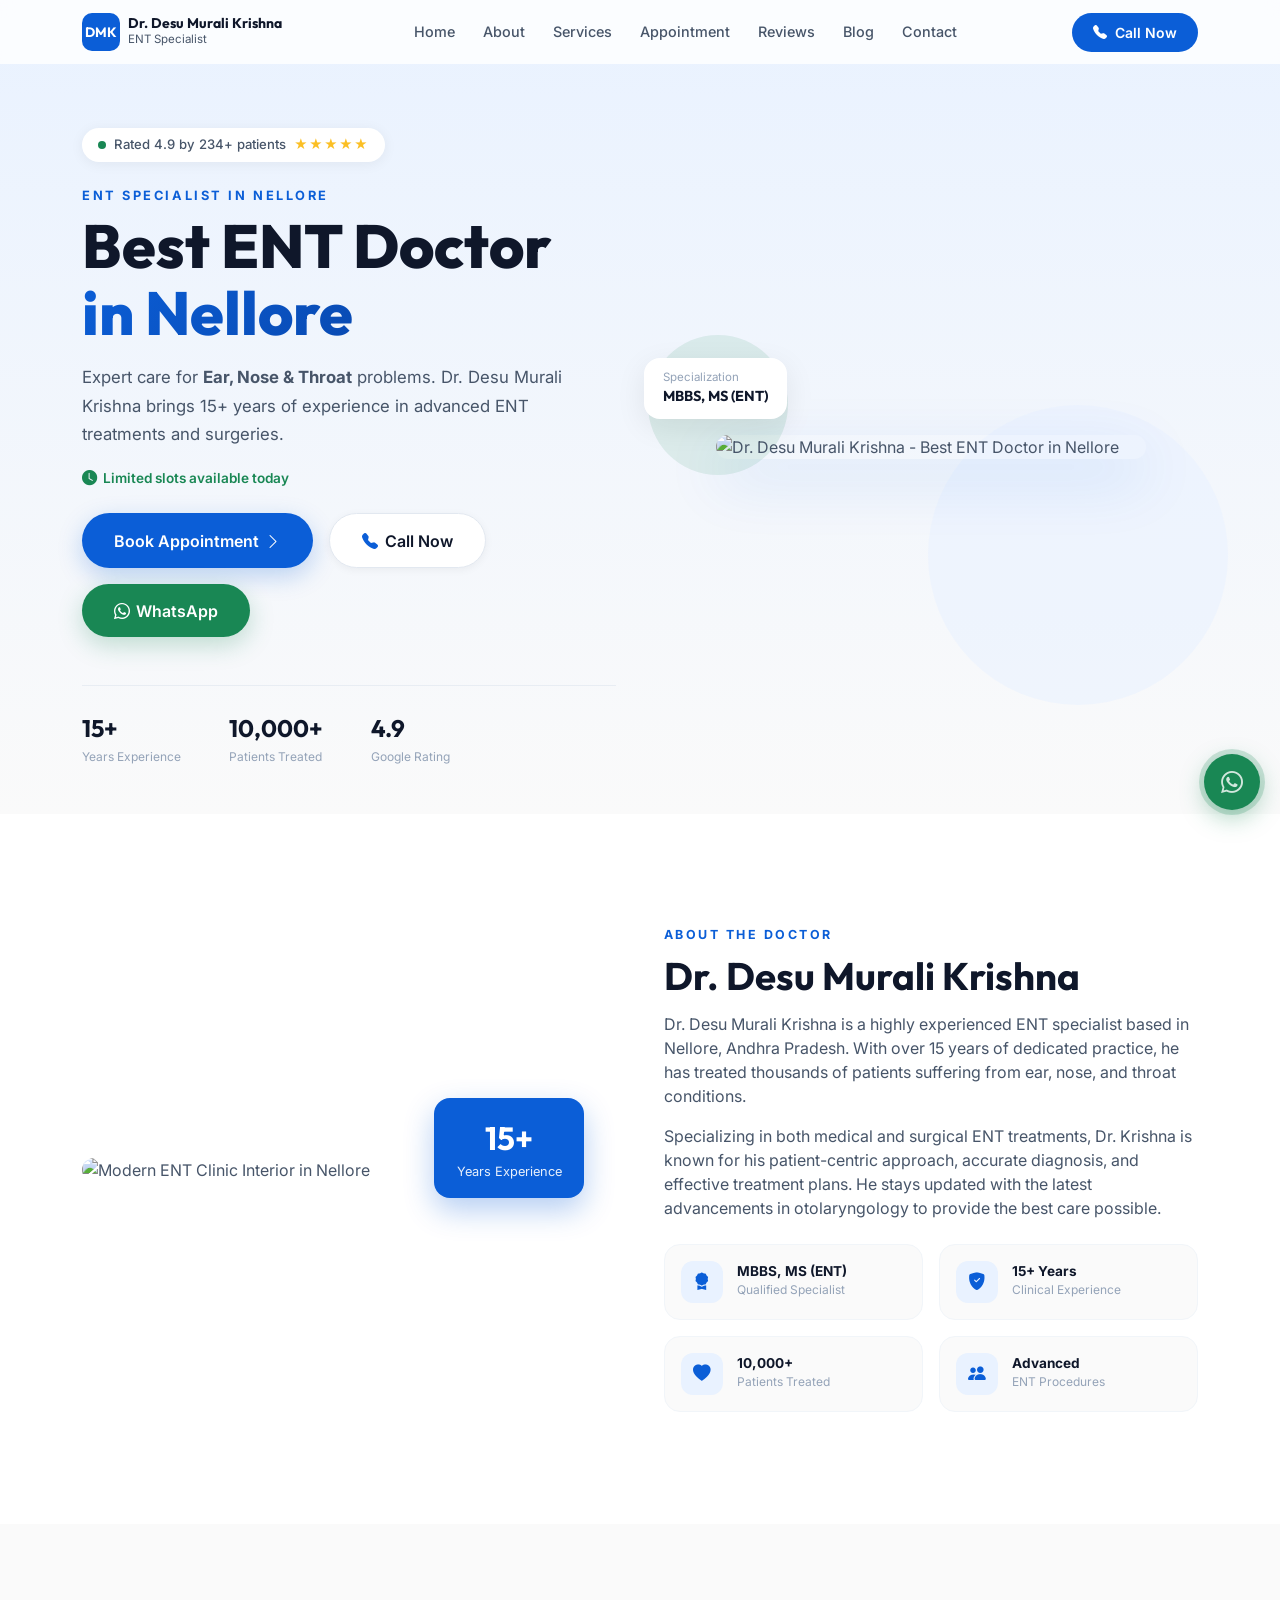
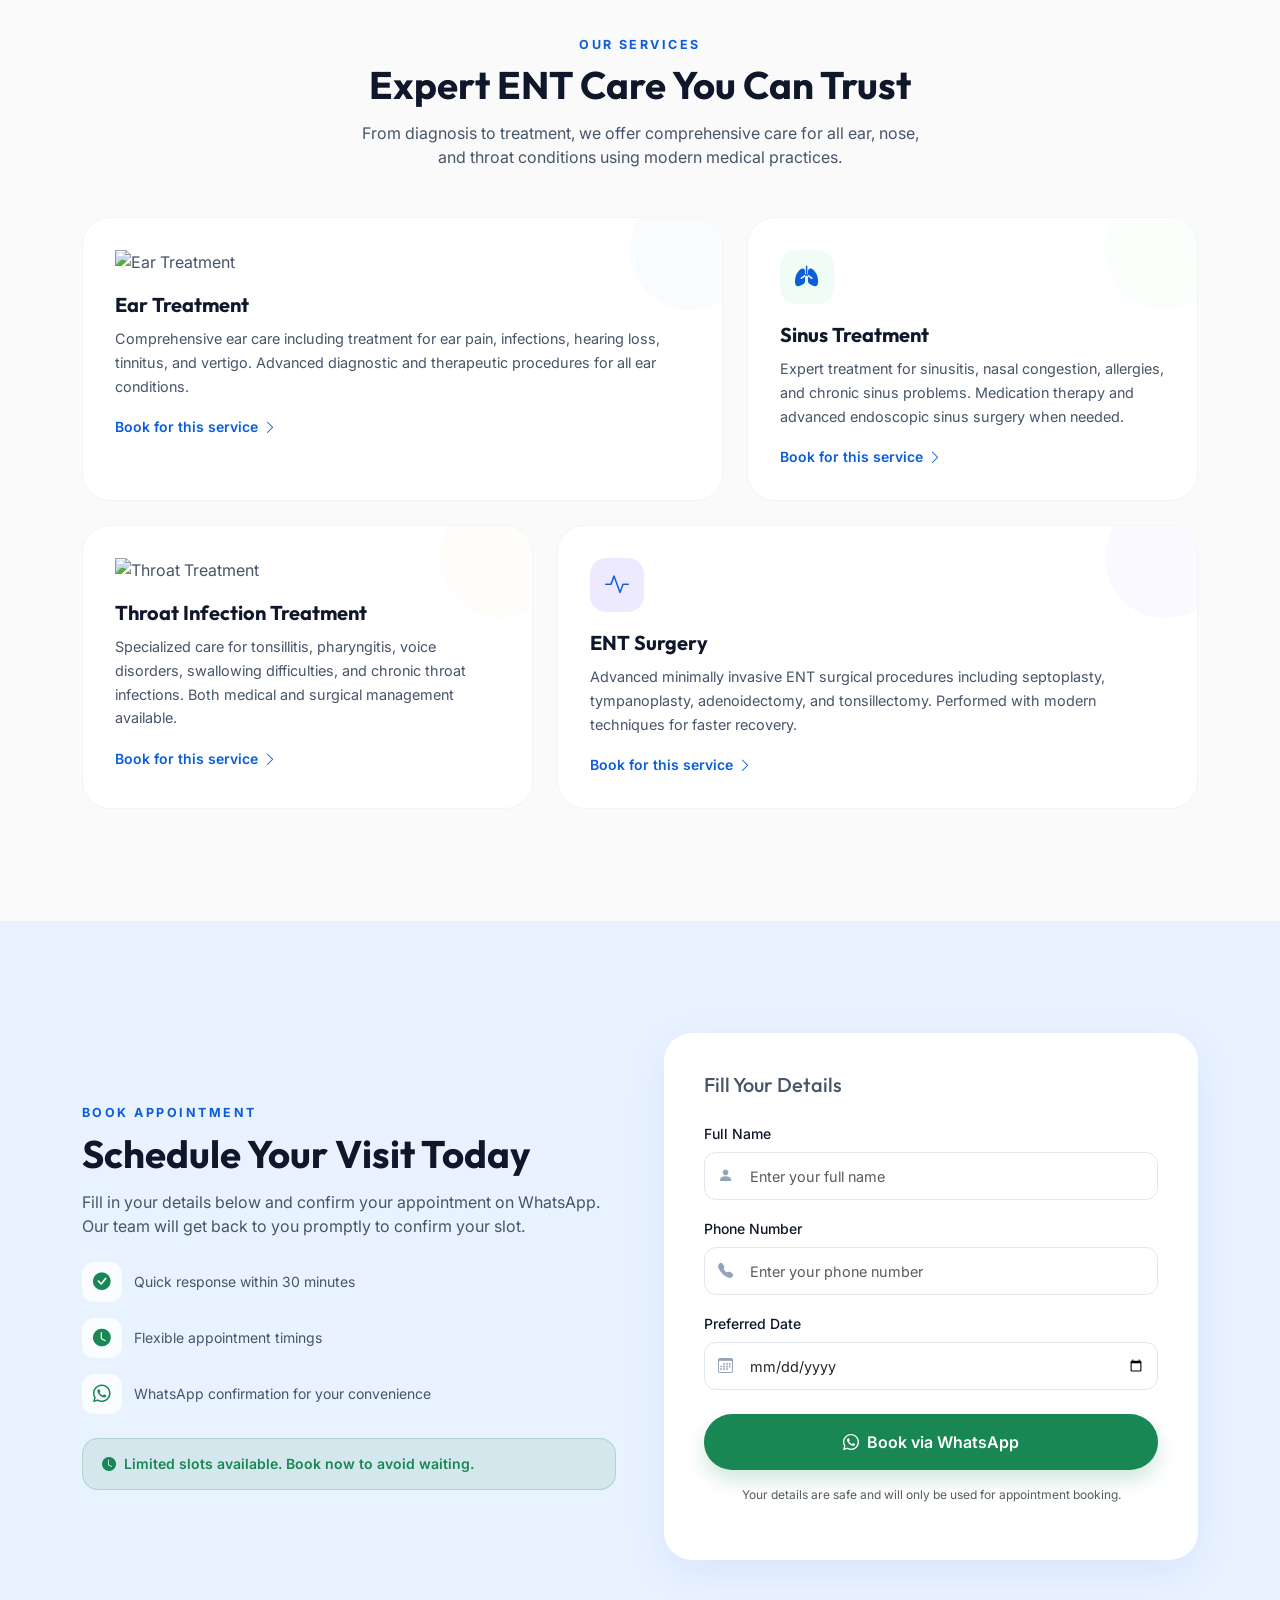
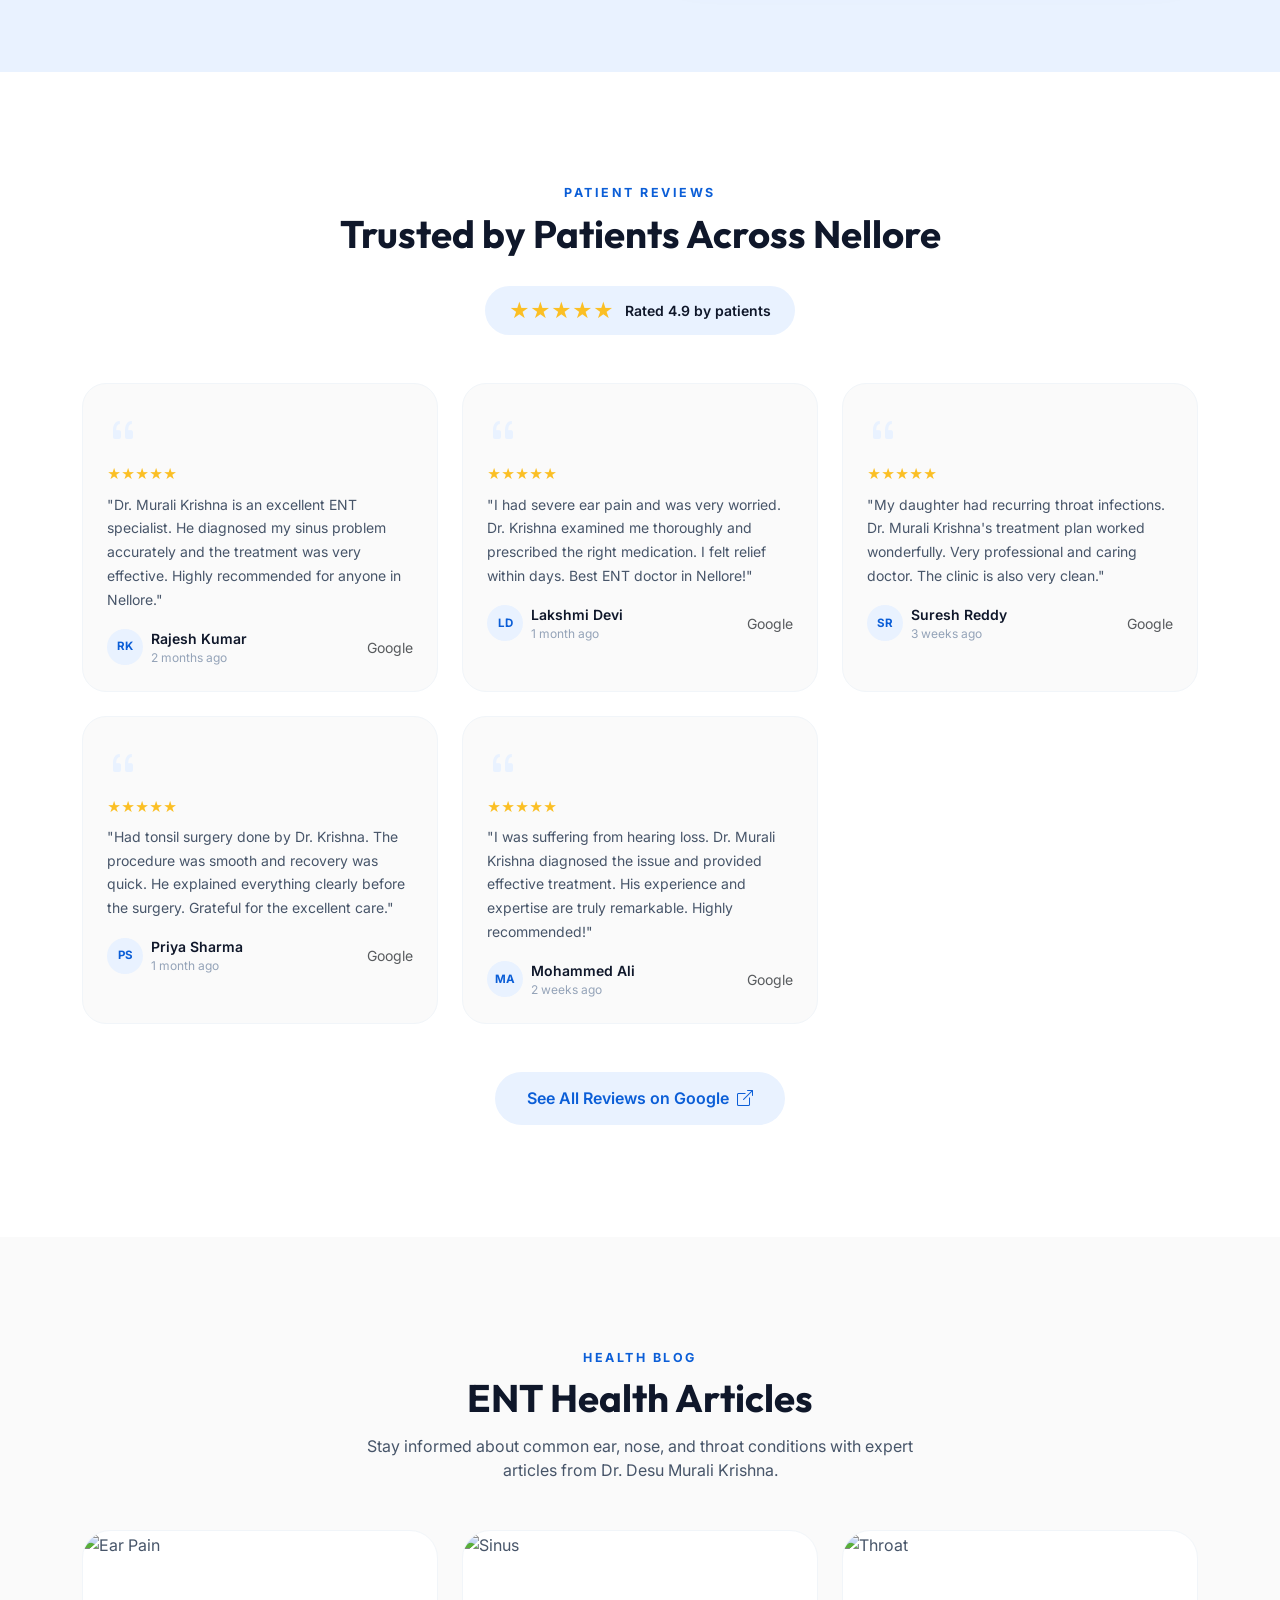
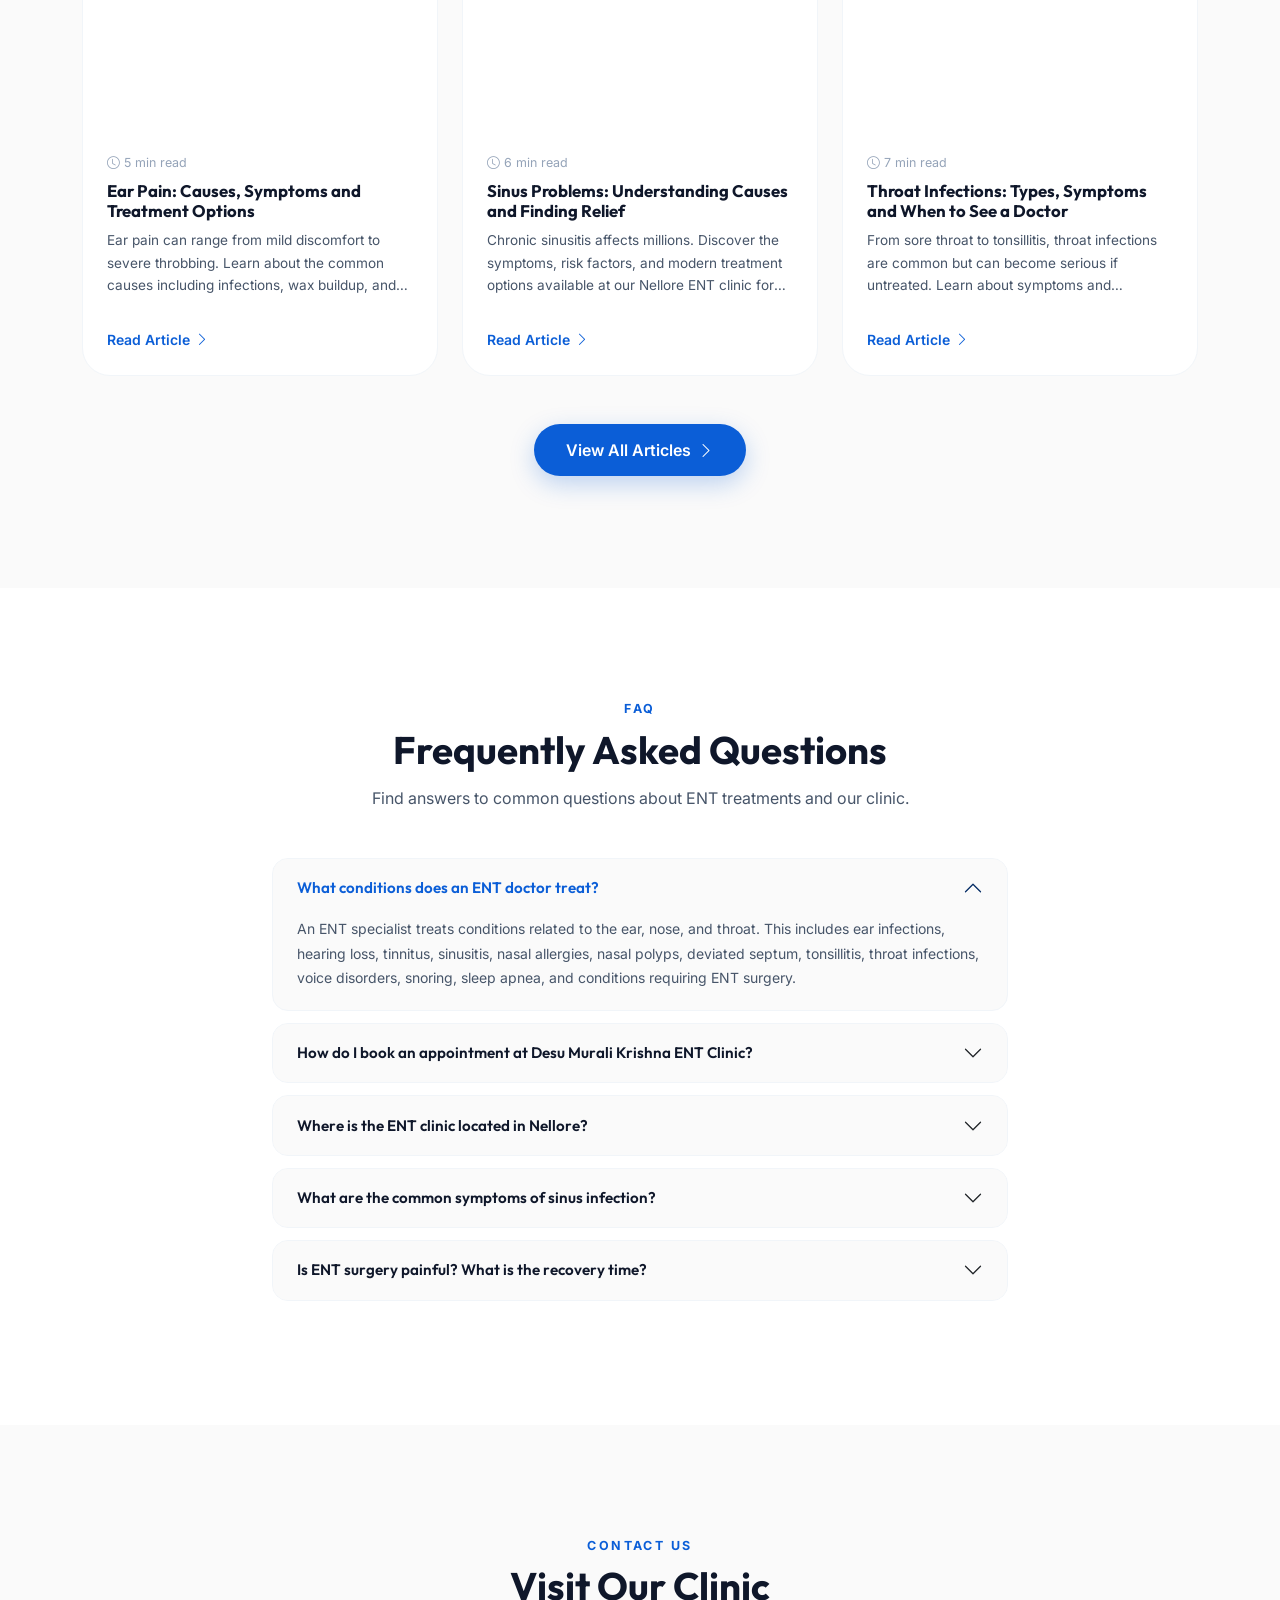
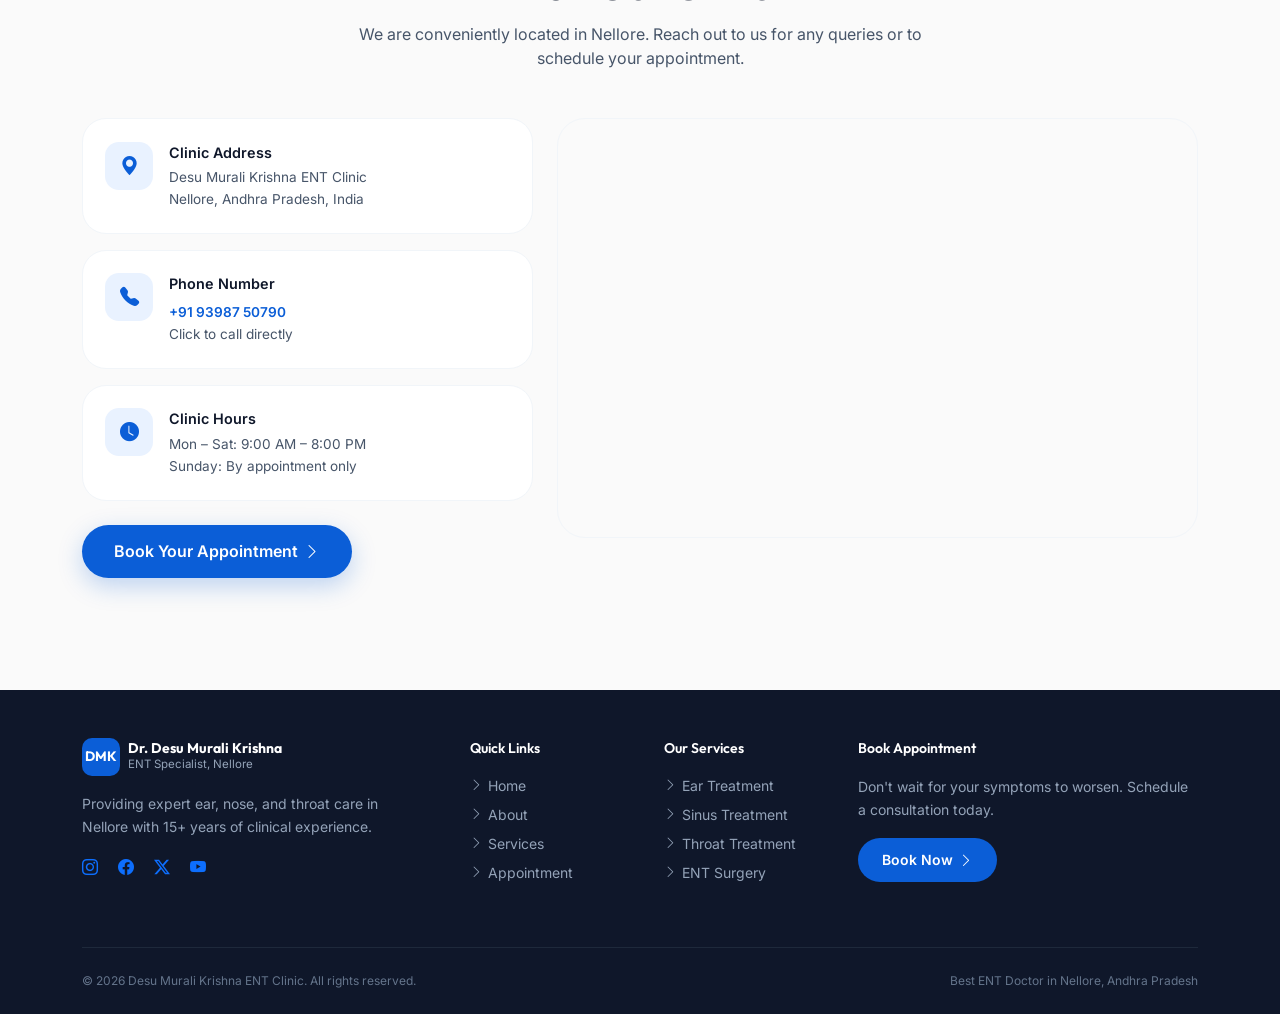
==== commit 6246a4f0: "Add social media links to footer Added social media icons for Instagram, Facebook, Twitter, and YouT" ====
--- a/index.html
+++ b/index.html
@@ -522,10 +522,16 @@
           </div>
         </div>
         <p class="foot-text mb-3">Providing expert ear, nose, and throat care in Nellore with 15+ years of clinical experience.</p>
-        <div class="foot-contact">
+         <div class="foot-social mt-3">
+          <a href="#" class="social-icon me-3"><i class="bi bi-instagram"></i></a>
+          <a href="#" class="social-icon me-3"><i class="bi bi-facebook"></i></a>
+          <a href="#" class="social-icon me-3"><i class="bi bi-twitter-x"></i></a>
+          <a href="#" class="social-icon"><i class="bi bi-youtube"></i></a>
+        </div>
+        <!-- <div class="foot-contact">
           <a href="tel:+919398750790" class="d-flex align-items-center gap-2 mb-2"><i class="bi bi-telephone-fill" style="color:var(--primary)"></i> +91 93987 50790</a>
           <p class="d-flex align-items-center gap-2 mb-0"><i class="bi bi-geo-alt-fill" style="color:var(--primary)"></i> Nellore, Andhra Pradesh</p>
-        </div>
+        </div> -->
       </div>
       <!-- Quick Links -->
       <div class="col-lg-2 col-md-3 col-6">
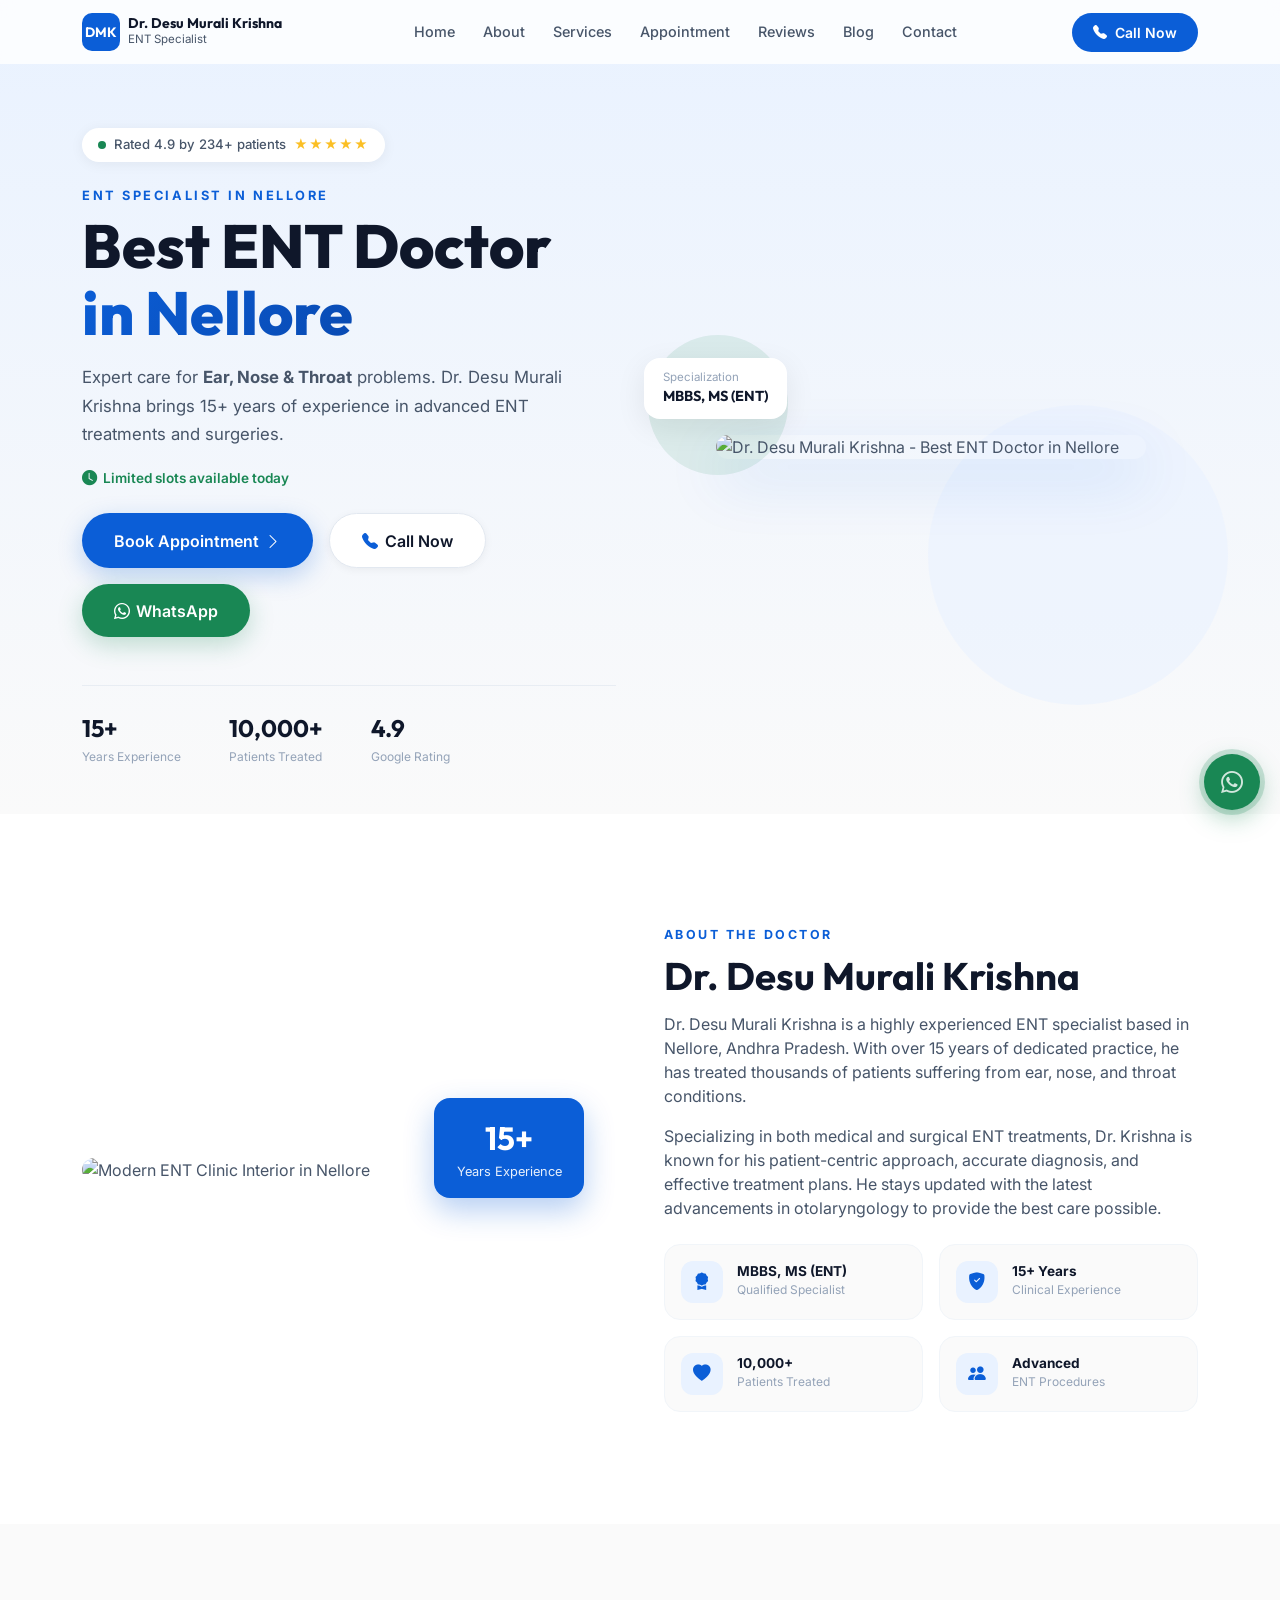
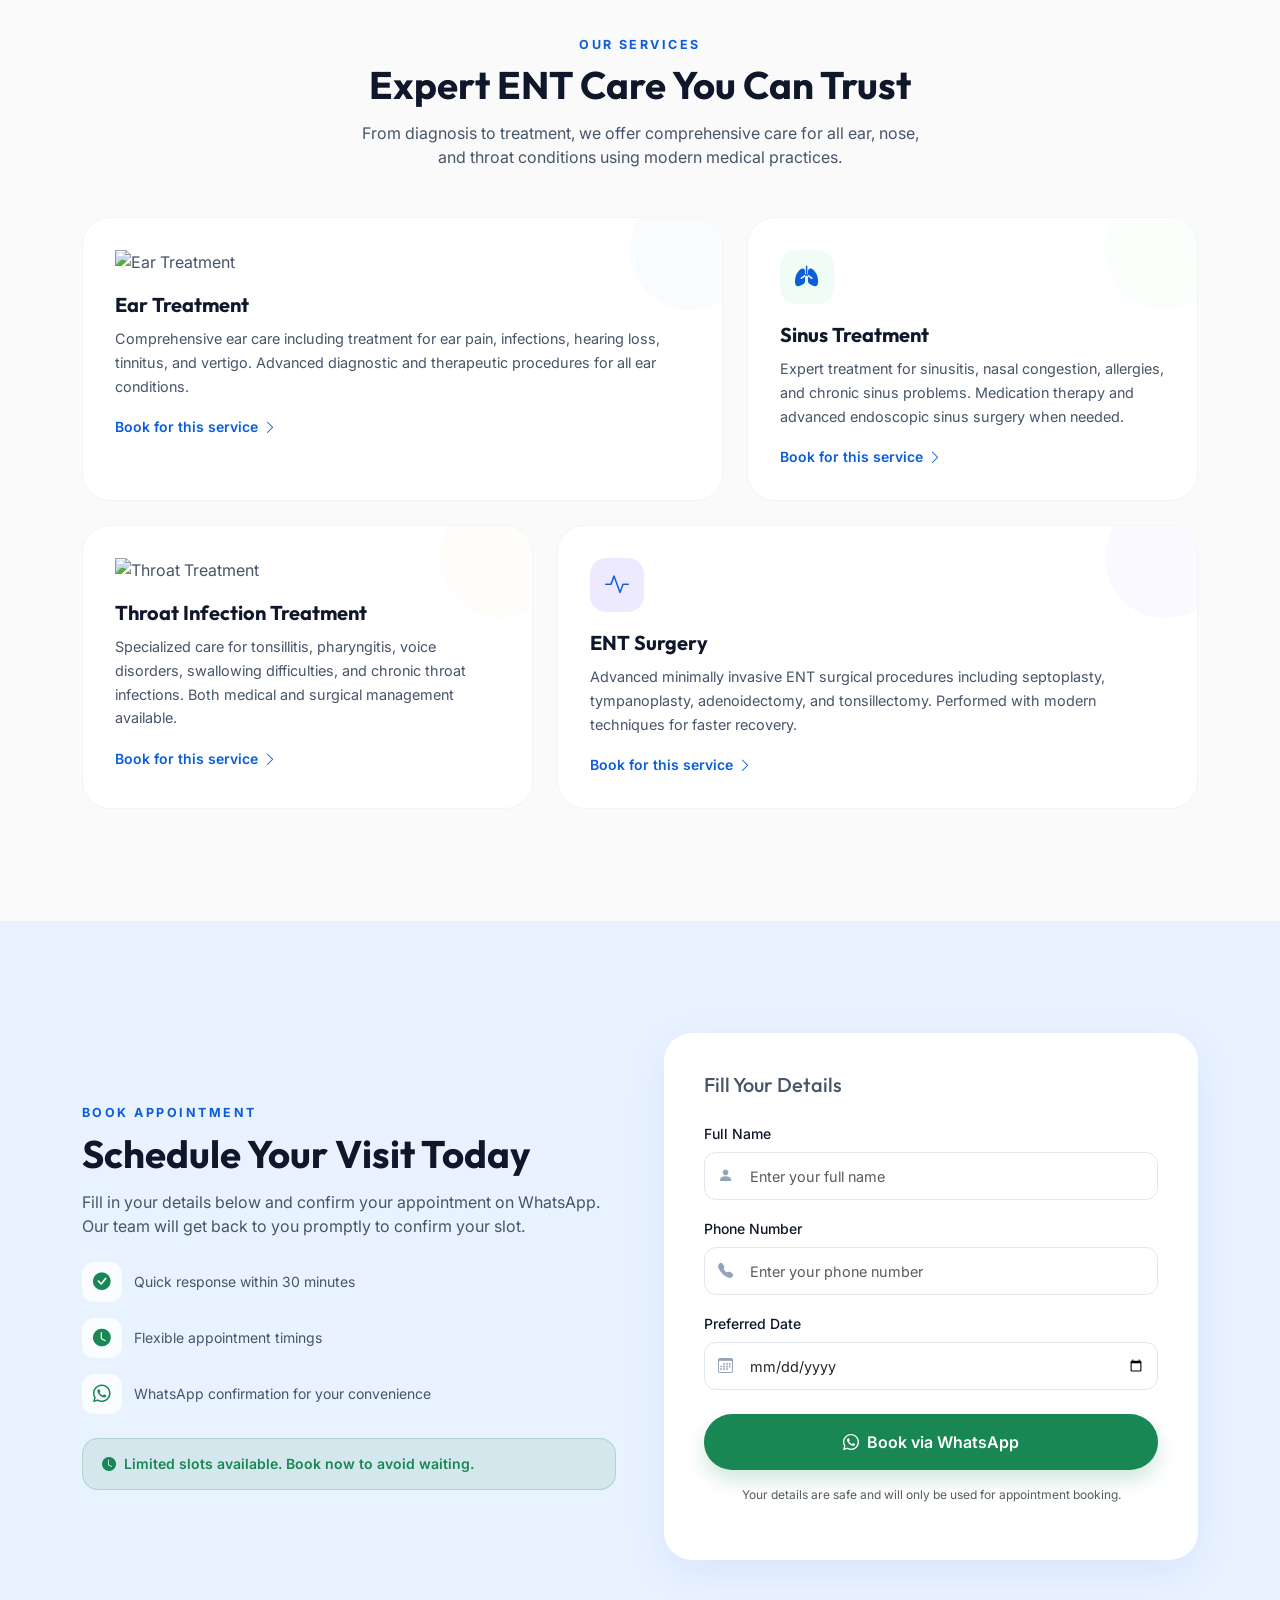
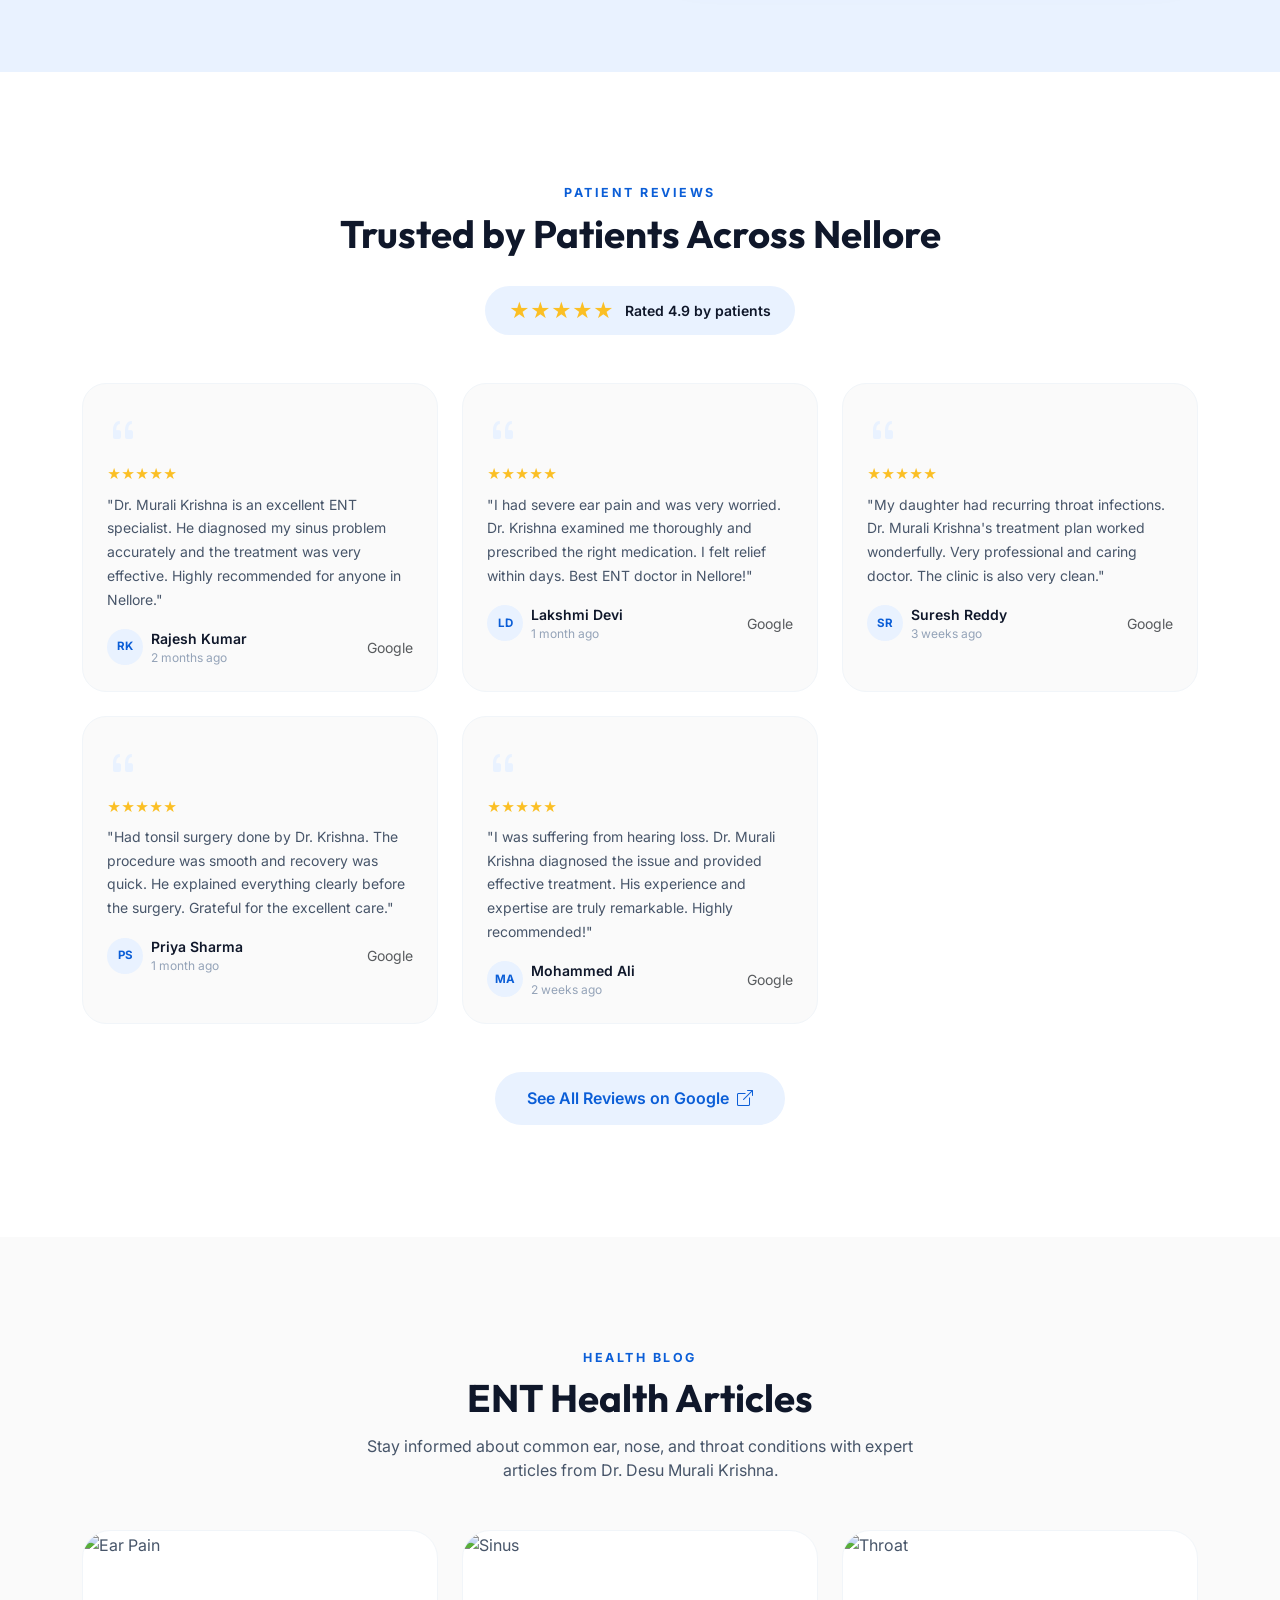
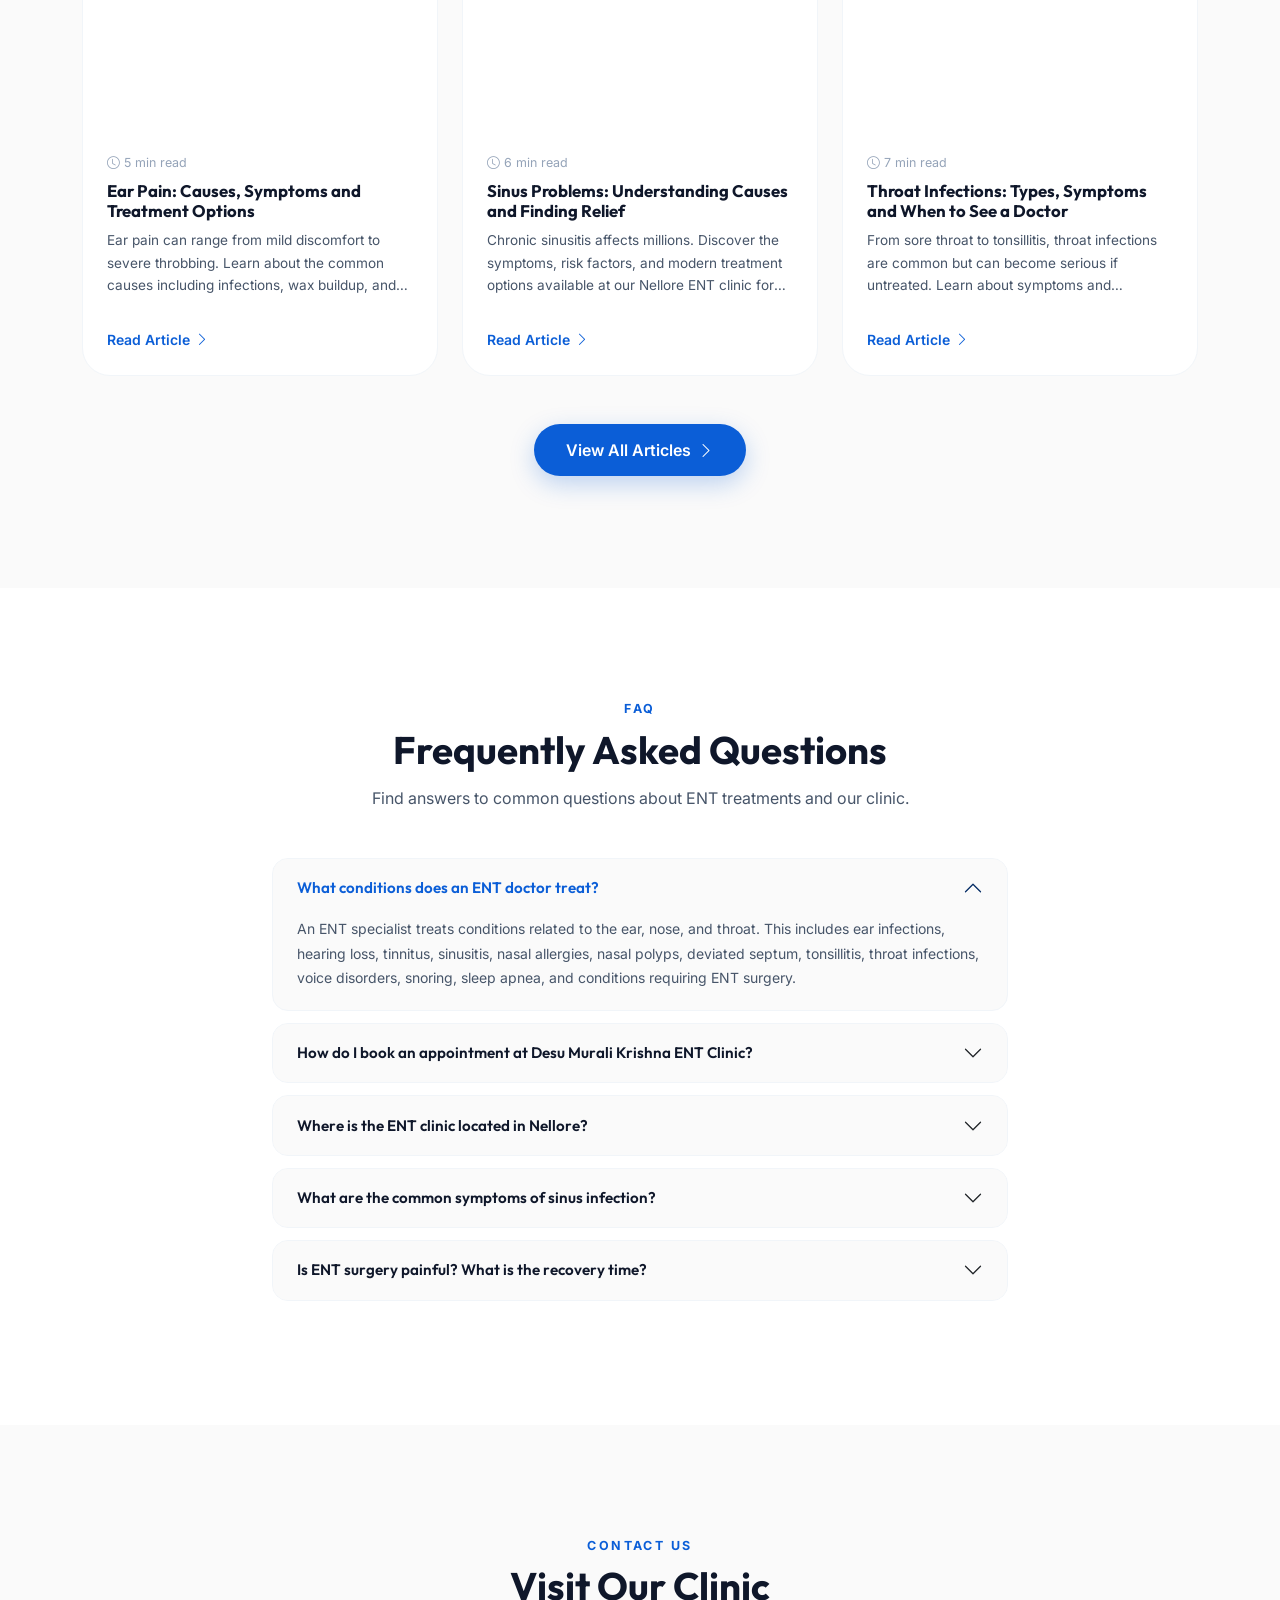
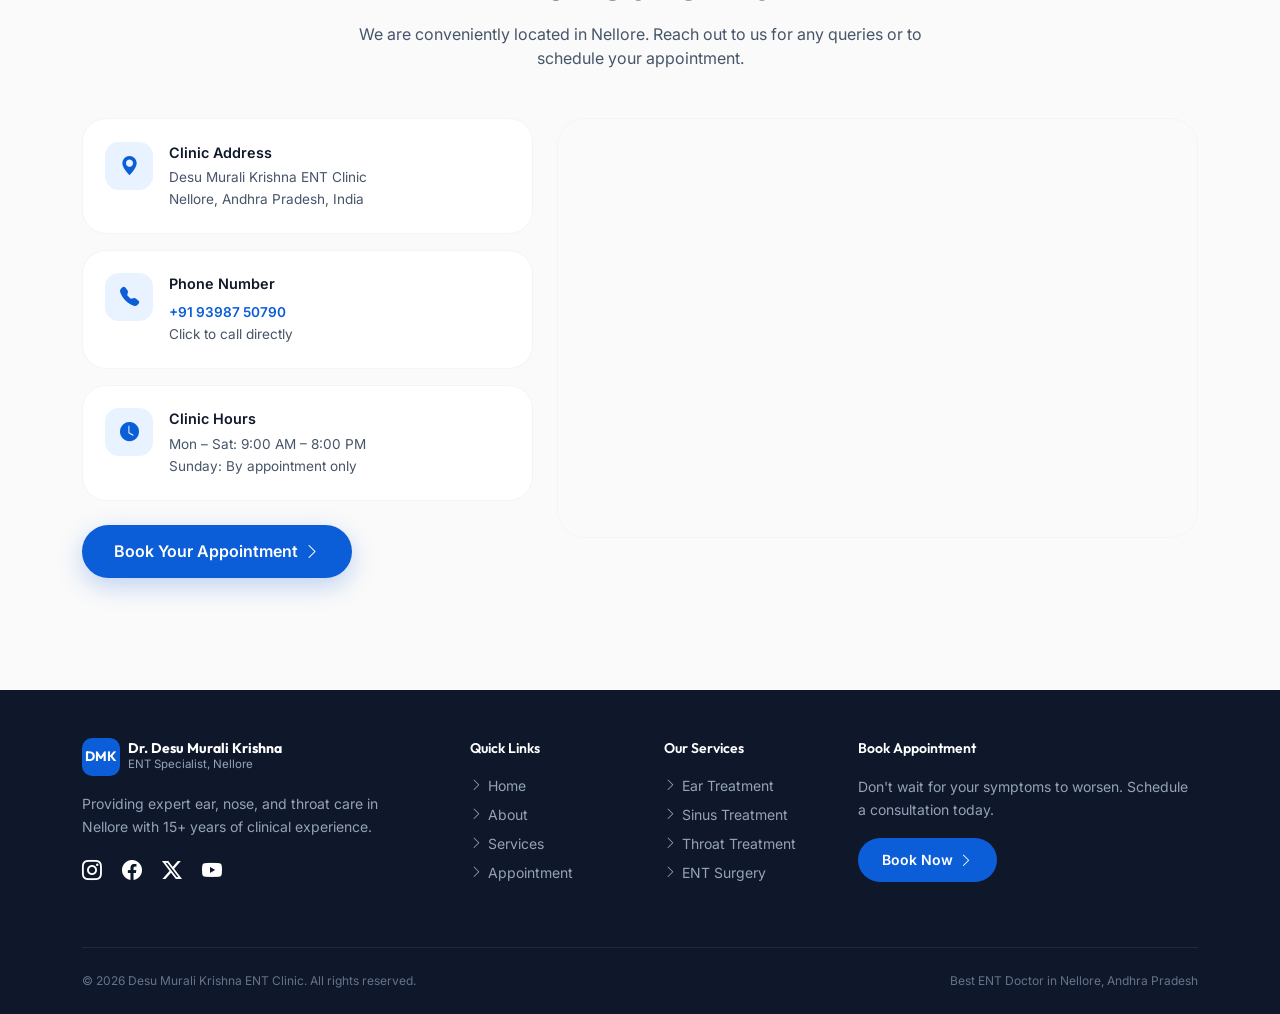
==== commit 399e2a29: "Update index.html" ====
--- a/index.html
+++ b/index.html
@@ -72,7 +72,7 @@
 
         <!-- CTAs -->
         <div class="d-flex flex-wrap gap-3 mb-5">
-          <a href="#appointment" class="btn-book">Book Appointment <i class="bi bi-chevron-right"></i></a>
+         <a href="booking.html" class="btn-book">Book Appointment <i class="bi bi-chevron-right"></i></a>
           <a href="tel:+919398750790" class="btn-call-hero"><i class="bi bi-telephone-fill"></i> Call Now</a>
           <button class="btn-whatsapp" data-whatsapp><i class="bi bi-whatsapp"></i> WhatsApp</button>
         </div>
--- a/style.css
+++ b/style.css
@@ -420,6 +420,16 @@
   width:38px;height:38px;border-radius:10px;
   background:var(--primary); display:flex;align-items:center;justify-content:center;
   font-family:'Outfit',sans-serif; font-weight:700; color:#fff; font-size:.85rem;
+}
+.social-icon {
+  font-size: 20px;
+  color: #ffff;
+  transition: 0.3s;
+}
+
+.social-icon:hover {
+  color: var(--primary);
+  transform: scale(1.2);
 }
 footer .foot-brand-name { font-family:'Outfit',sans-serif; font-size:.875rem; font-weight:700; line-height:1.2; }
 footer .foot-brand-sub  { font-size:.72rem; color:#94A3B8; }
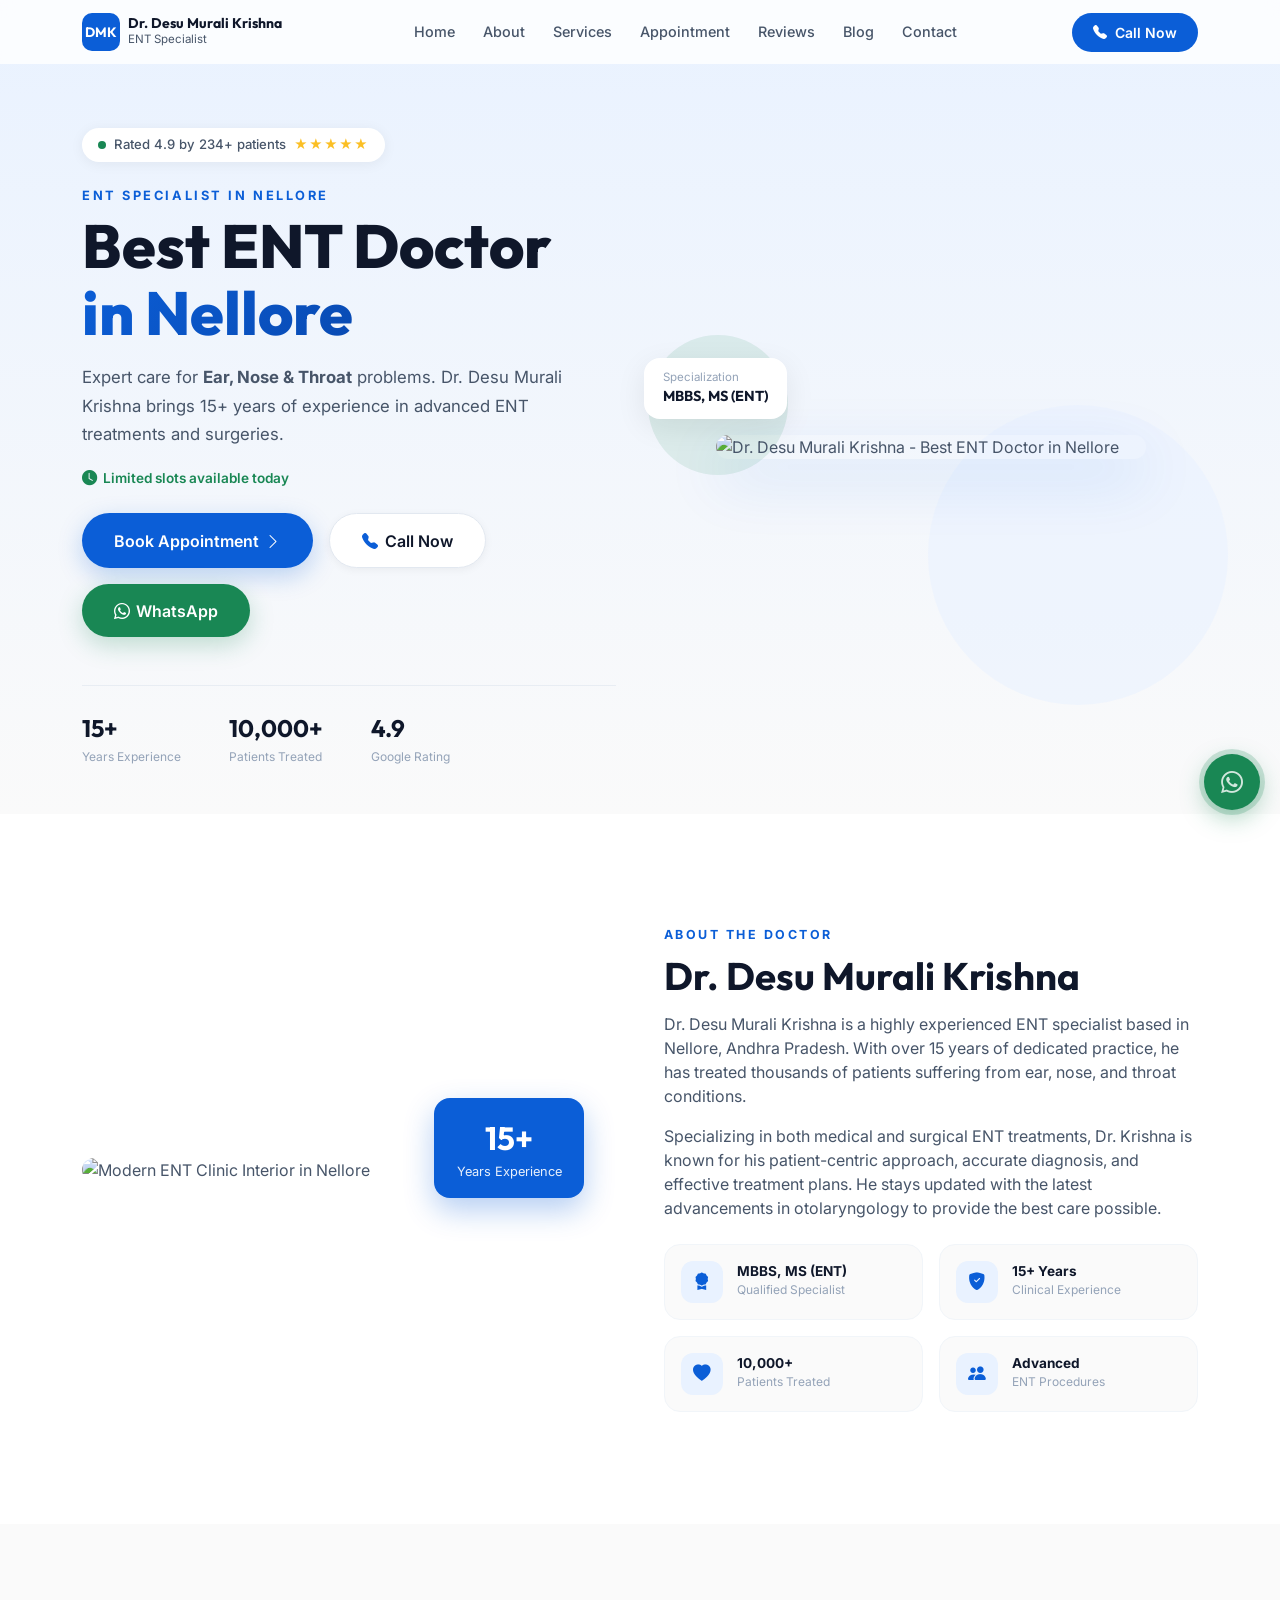
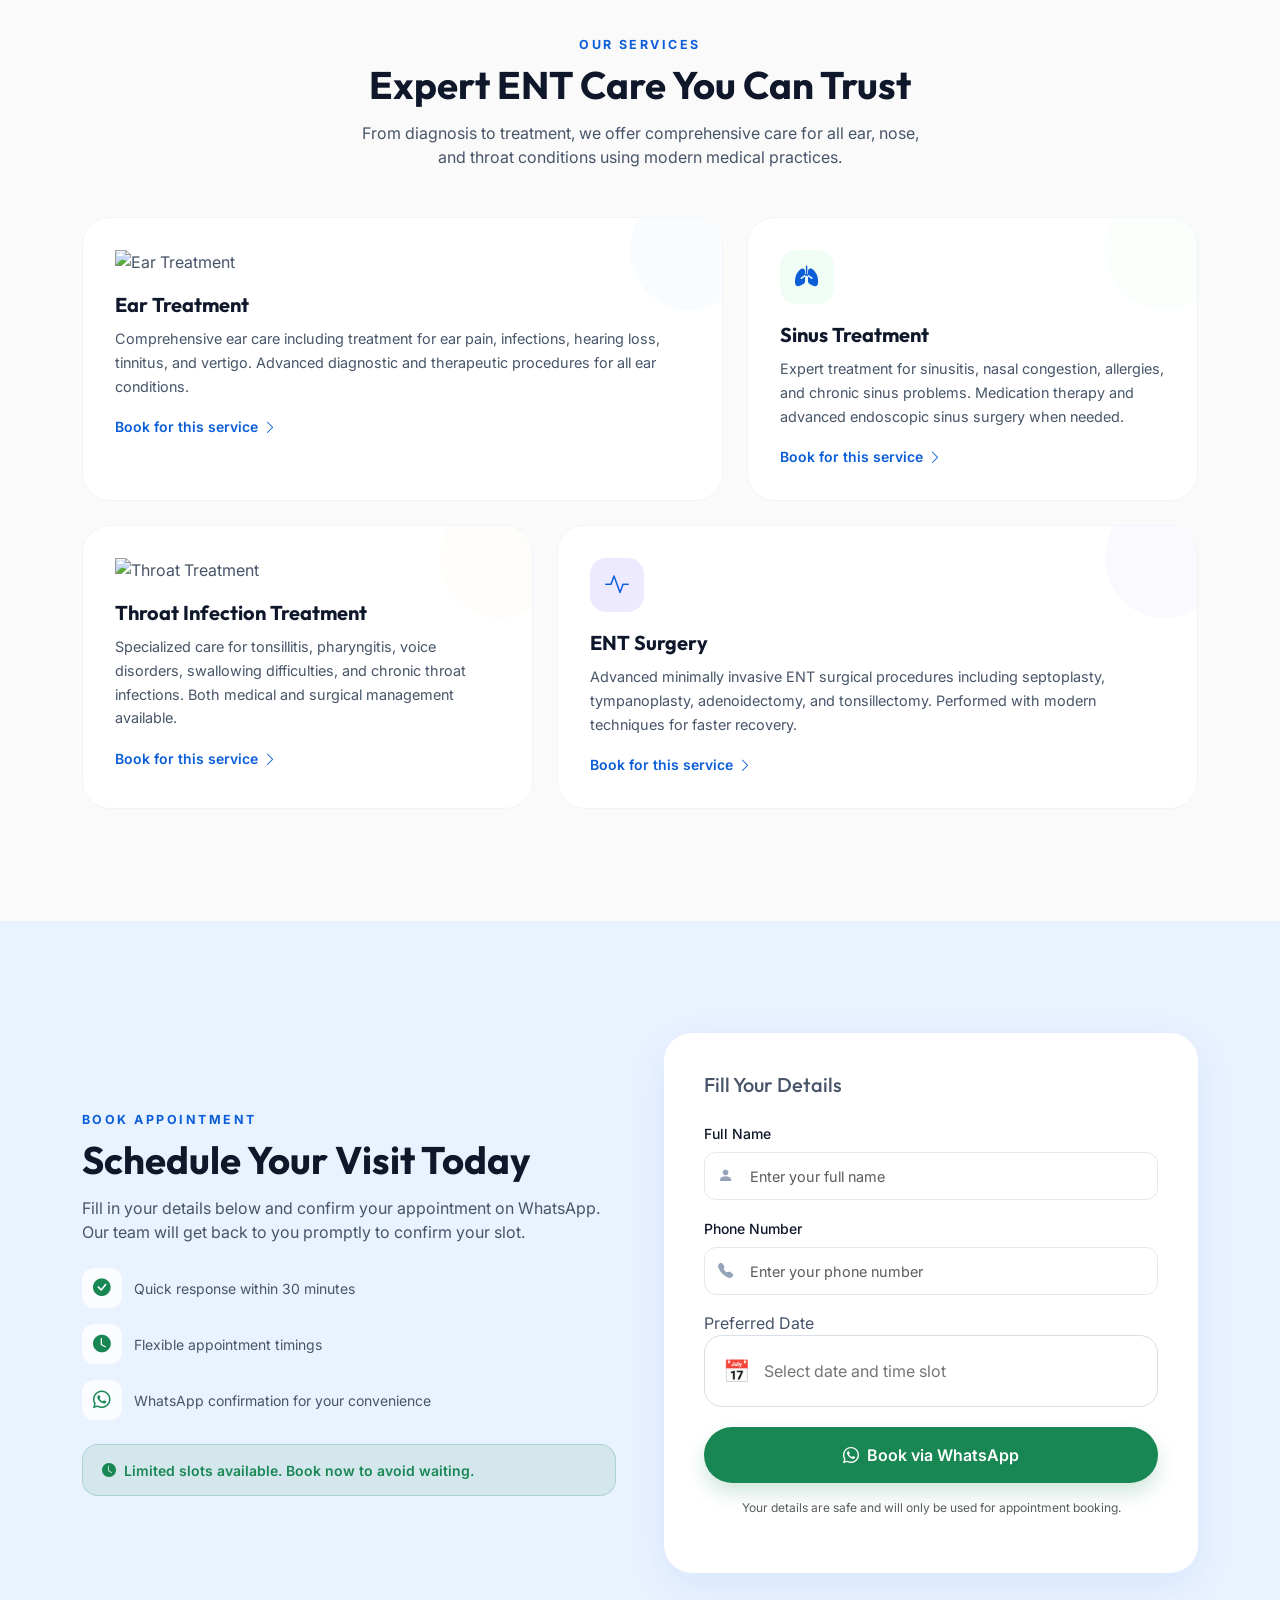
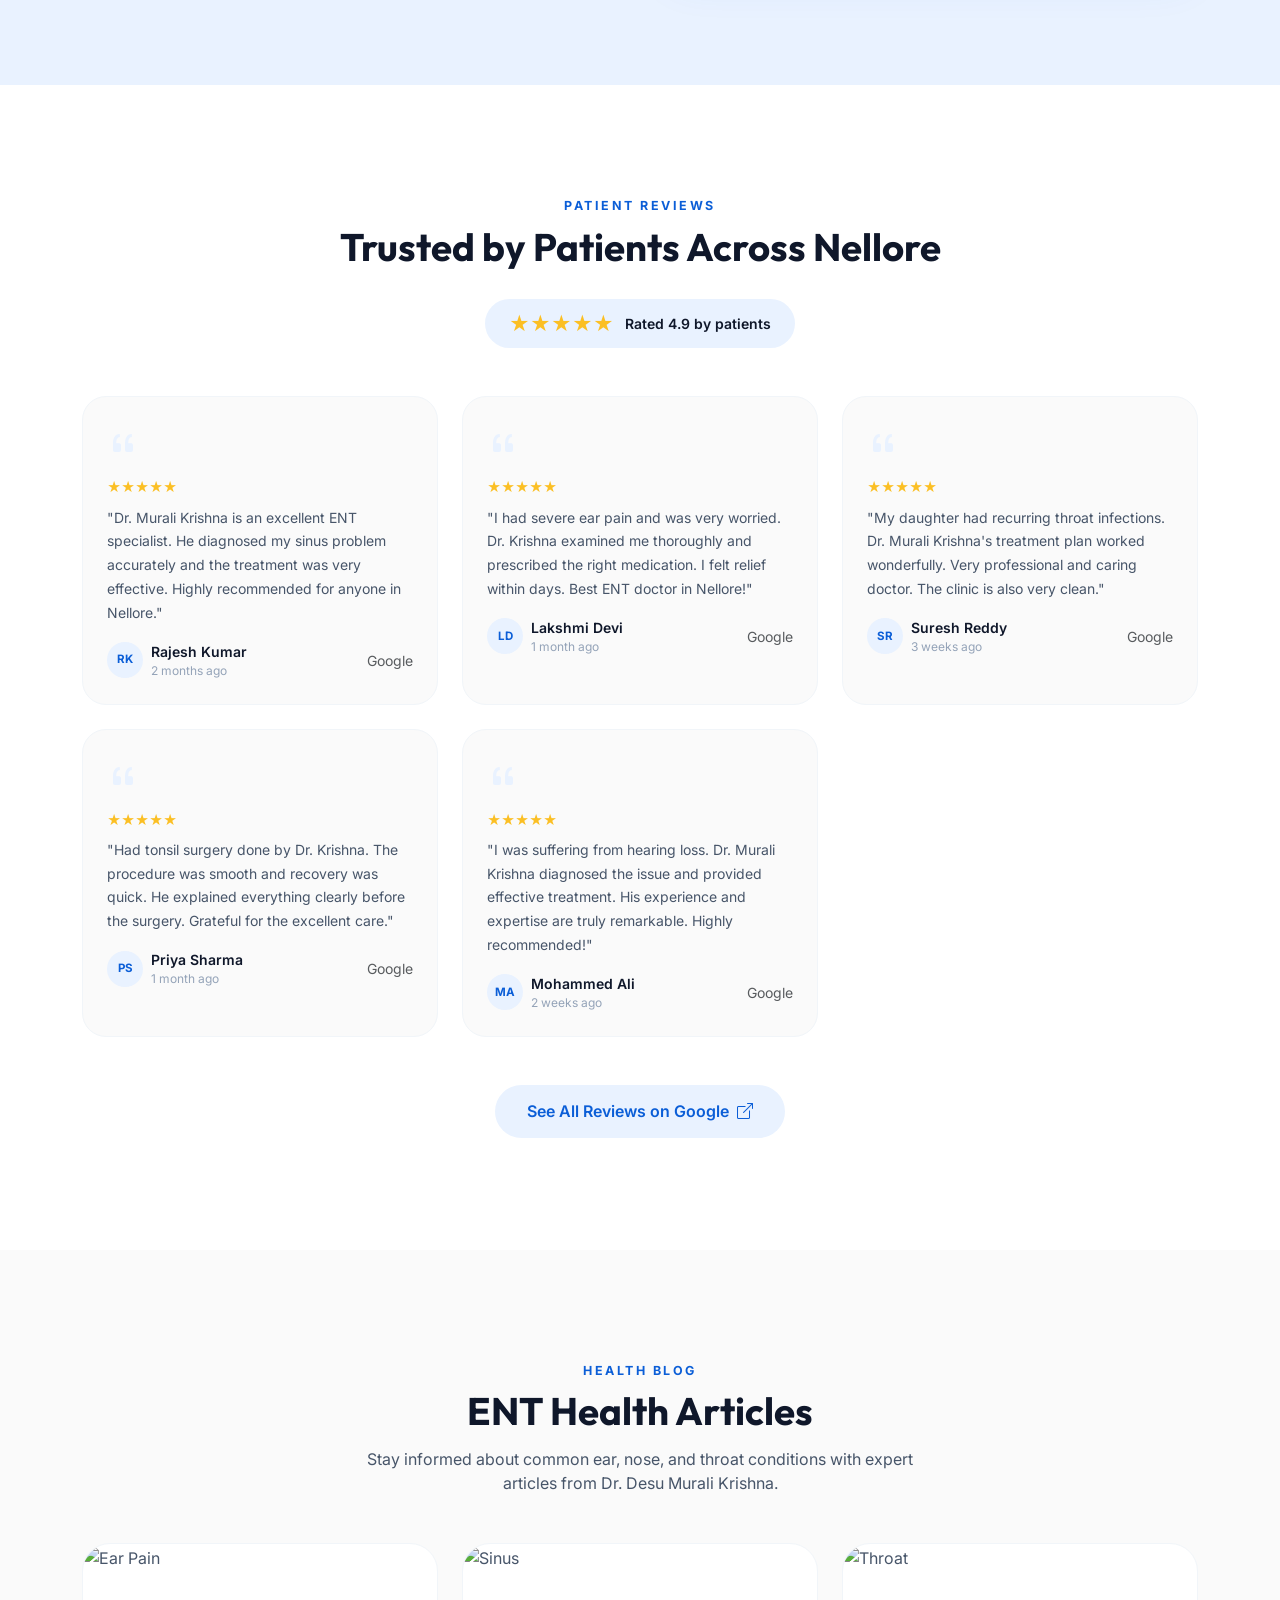
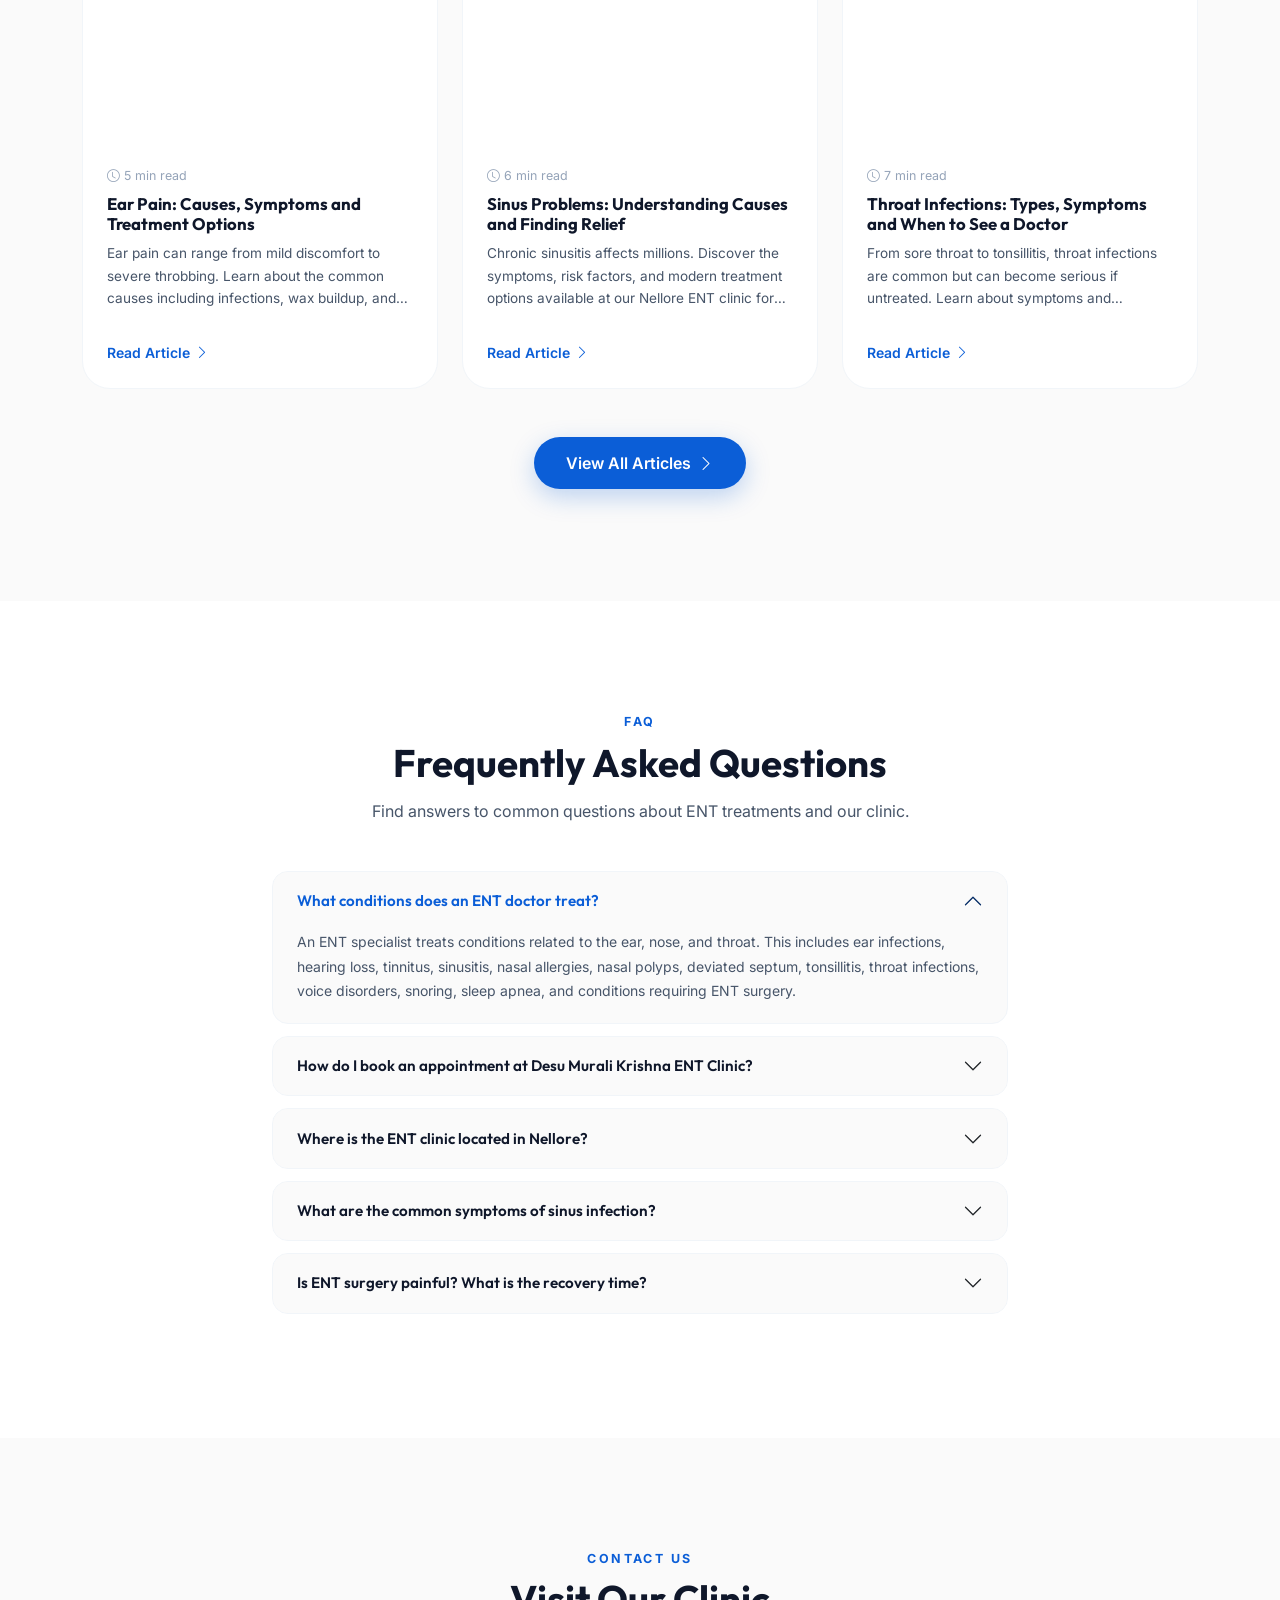
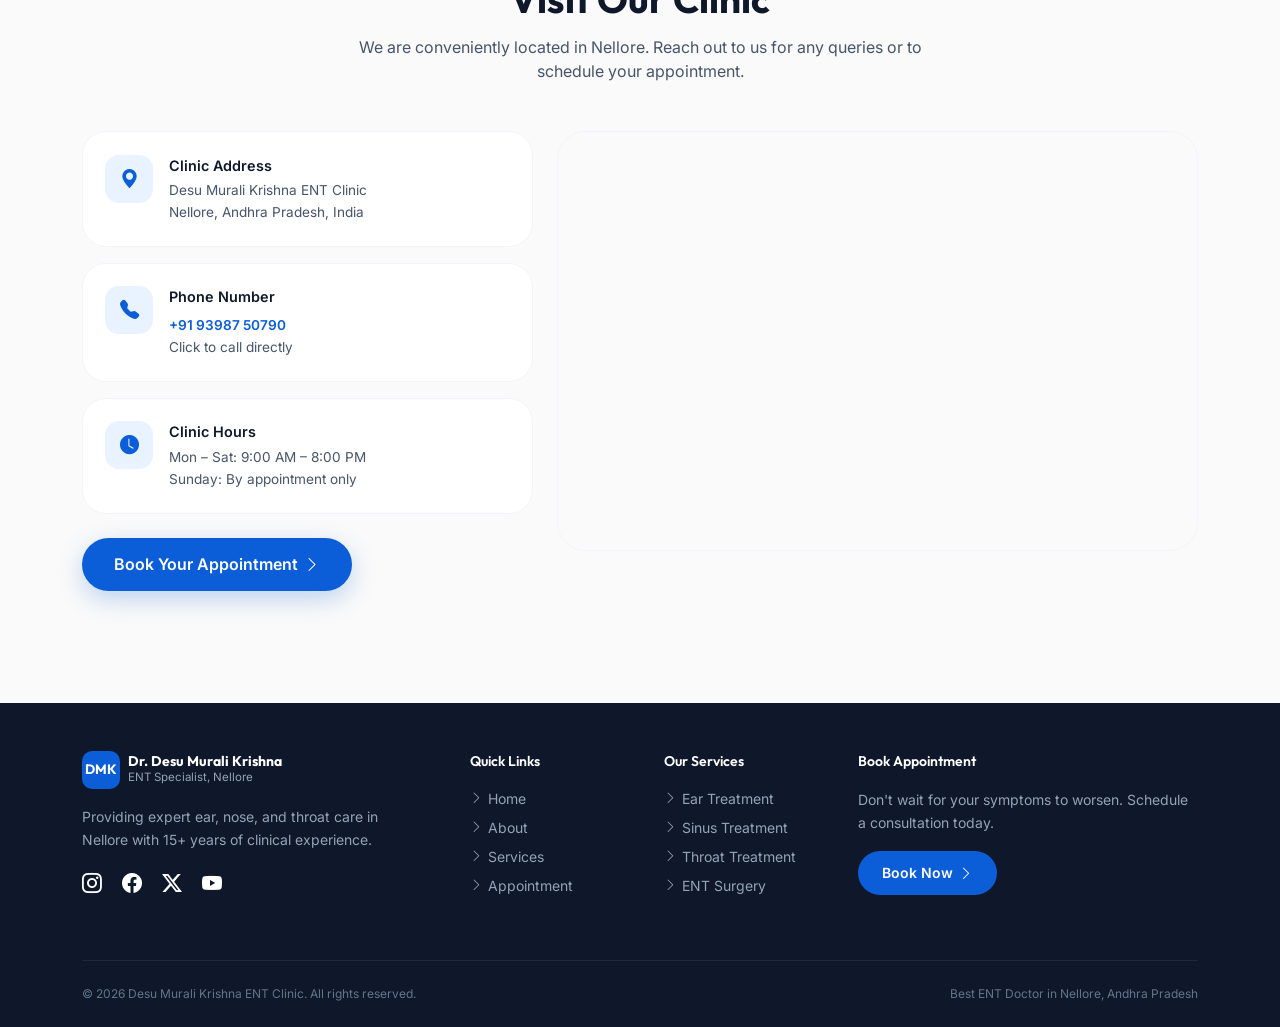
==== commit f12e57aa: "Add files via upload" ====
--- a/index.html
+++ b/index.html
@@ -72,7 +72,7 @@
 
         <!-- CTAs -->
         <div class="d-flex flex-wrap gap-3 mb-5">
-         <a href="booking.html" class="btn-book">Book Appointment <i class="bi bi-chevron-right"></i></a>
+          <a href="#apptForm" class="btn-book">Book Appointment <i class="bi bi-chevron-right"></i></a>
           <a href="tel:+919398750790" class="btn-call-hero"><i class="bi bi-telephone-fill"></i> Call Now</a>
           <button class="btn-whatsapp" data-whatsapp><i class="bi bi-whatsapp"></i> WhatsApp</button>
         </div>
@@ -235,13 +235,45 @@
               </div>
             </div>
             <!-- Date -->
-            <div class="mb-4">
-              <label class="form-label">Preferred Date</label>
-              <div class="input-icon-wrap">
-                <i class="bi bi-calendar3"></i>
-                <input type="date" id="apptDate" class="form-control" required>
-              </div>
-            </div>
+            <div class="form-group slot-picker-group">
+    <label for="preferredDate">Preferred Date</label>
+
+    <div class="input-with-icon" id="dateTimeTrigger">
+        <span class="input-icon">📅</span>
+        <input 
+            type="text" 
+            id="preferredDate" 
+            name="preferredDate" 
+            placeholder="Select date and time slot" 
+            readonly 
+            required
+        >
+    </div>
+
+    <div class="slot-popup" id="slotPopup">
+        <div class="slot-popup-header">
+            <h4>Select Date</h4>
+            <input type="date" id="bookingDate" min="">
+        </div>
+
+        <div class="slot-popup-body">
+            <p class="slot-day">Available: Monday to Sunday</p>
+
+            <div class="slot-grid">
+                <button type="button" class="time-slot" data-slot="10:00 AM - 11:00 AM">10:00 AM - 11:00 AM</button>
+                <button type="button" class="time-slot" data-slot="11:00 AM - 12:00 PM">11:00 AM - 12:00 PM</button>
+                <button type="button" class="time-slot" data-slot="12:00 PM - 01:00 PM">12:00 PM - 01:00 PM</button>
+                <button type="button" class="time-slot" data-slot="01:00 PM - 02:00 PM">01:00 PM - 02:00 PM</button>
+                <button type="button" class="time-slot" data-slot="02:00 PM - 03:00 PM">02:00 PM - 03:00 PM</button>
+                <button type="button" class="time-slot" data-slot="03:00 PM - 04:00 PM">03:00 PM - 04:00 PM</button>
+                <button type="button" class="time-slot" data-slot="04:00 PM - 05:00 PM">04:00 PM - 05:00 PM</button>
+                <button type="button" class="time-slot" data-slot="05:00 PM - 06:00 PM">05:00 PM - 06:00 PM</button>
+                <button type="button" class="time-slot" data-slot="06:00 PM - 07:00 PM">06:00 PM - 07:00 PM</button>
+                <button type="button" class="time-slot" data-slot="07:00 PM - 08:00 PM">07:00 PM - 08:00 PM</button>
+            </div>
+        </div>
+    </div>
+</div>
             <!-- Submit -->
             <button type="submit" class="btn-submit-appt">
               <i class="bi bi-whatsapp"></i> Book via WhatsApp
@@ -522,7 +554,7 @@
           </div>
         </div>
         <p class="foot-text mb-3">Providing expert ear, nose, and throat care in Nellore with 15+ years of clinical experience.</p>
-         <div class="foot-social mt-3">
+        <div class="foot-social mt-3">
           <a href="#" class="social-icon me-3"><i class="bi bi-instagram"></i></a>
           <a href="#" class="social-icon me-3"><i class="bi bi-facebook"></i></a>
           <a href="#" class="social-icon me-3"><i class="bi bi-twitter-x"></i></a>
--- a/style.css
+++ b/style.css
@@ -193,6 +193,17 @@
   box-shadow:0 8px 30px rgba(0,0,0,.08);
   animation:float 3s ease-in-out infinite;
 }
+.social-icon {
+  font-size: 20px;
+  color: #ffff;
+  transition: 0.3s;
+  margin-bottom: -40px;
+}
+
+.social-icon:hover {
+  color: var(--primary);
+  transform: scale(1.2);
+}
 .hero-float-card .fc-label { font-size:.72rem; color:var(--muted); }
 .hero-float-card .fc-val   { font-family:'Outfit',sans-serif; font-size:.9rem; font-weight:700; color:var(--dark); }
 
@@ -266,6 +277,111 @@
 .btn-service-link:hover { gap:.6rem; color:var(--primary-dark); }
 
 /* ===== APPOINTMENT ===== */
+
+.slot-picker-group {
+    position: relative;
+}
+
+.input-with-icon {
+    display: flex;
+    align-items: center;
+    gap: 12px;
+    border: 1px solid #d9dee7;
+    border-radius: 18px;
+    padding: 0 18px;
+    min-height: 72px;
+    background: #fff;
+    cursor: pointer;
+    margin-bottom: 20px;
+}
+
+.input-with-icon input {
+    border: none;
+    outline: none;
+    width: 100%;
+    background: transparent;
+    font-size: 16px;
+    color: #4b5563;
+    cursor: pointer;
+}
+
+.input-icon {
+    font-size: 22px;
+    color: #94a3b8;
+    line-height: 1;
+}
+
+.slot-popup {
+    display: none;
+    margin-top: 14px;
+    background: #ffffff;
+    border: 1px solid #dbe2ea;
+    border-radius: 20px;
+    padding: 18px;
+    box-shadow: 0 12px 30px rgba(0, 0, 0, 0.08);
+}
+
+.slot-popup.show {
+    display: block;
+}
+
+.slot-popup-header h4 {
+    margin: 0 0 12px;
+    font-size: 18px;
+    color: #334155;
+}
+
+.slot-popup-header input[type="date"] {
+    width: 100%;
+    border: 1px solid #d9dee7;
+    border-radius: 14px;
+    padding: 14px 16px;
+    font-size: 15px;
+    outline: none;
+    background: #fff;
+    margin-bottom: 14px;
+}
+
+.slot-day {
+    font-size: 14px;
+    color: #64748b;
+    margin-bottom: 14px;
+}
+
+.slot-grid {
+    display: grid;
+    grid-template-columns: repeat(2, 1fr);
+    gap: 10px;
+}
+
+.time-slot {
+    border: 1px solid #cfd8e3;
+    background: #fff;
+    color: #334155;
+    padding: 12px 10px;
+    border-radius: 12px;
+    font-size: 13px;
+    cursor: pointer;
+    transition: all 0.25s ease;
+}
+
+.time-slot:hover,
+.time-slot.active {
+    background: #1f8f4e;
+    color: #fff;
+    border-color: #1f8f4e;
+}
+
+@media (max-width: 575px) {
+    .slot-grid {
+        grid-template-columns: 1fr;
+    }
+
+    .input-with-icon {
+        min-height: 64px;
+        border-radius: 16px;
+    }
+}
 #appointment { background: var(--primary-light); }
 .appt-check-item {
   display:flex; align-items:center; gap:.75rem;
@@ -420,16 +536,6 @@
   width:38px;height:38px;border-radius:10px;
   background:var(--primary); display:flex;align-items:center;justify-content:center;
   font-family:'Outfit',sans-serif; font-weight:700; color:#fff; font-size:.85rem;
-}
-.social-icon {
-  font-size: 20px;
-  color: #ffff;
-  transition: 0.3s;
-}
-
-.social-icon:hover {
-  color: var(--primary);
-  transform: scale(1.2);
 }
 footer .foot-brand-name { font-family:'Outfit',sans-serif; font-size:.875rem; font-weight:700; line-height:1.2; }
 footer .foot-brand-sub  { font-size:.72rem; color:#94A3B8; }
